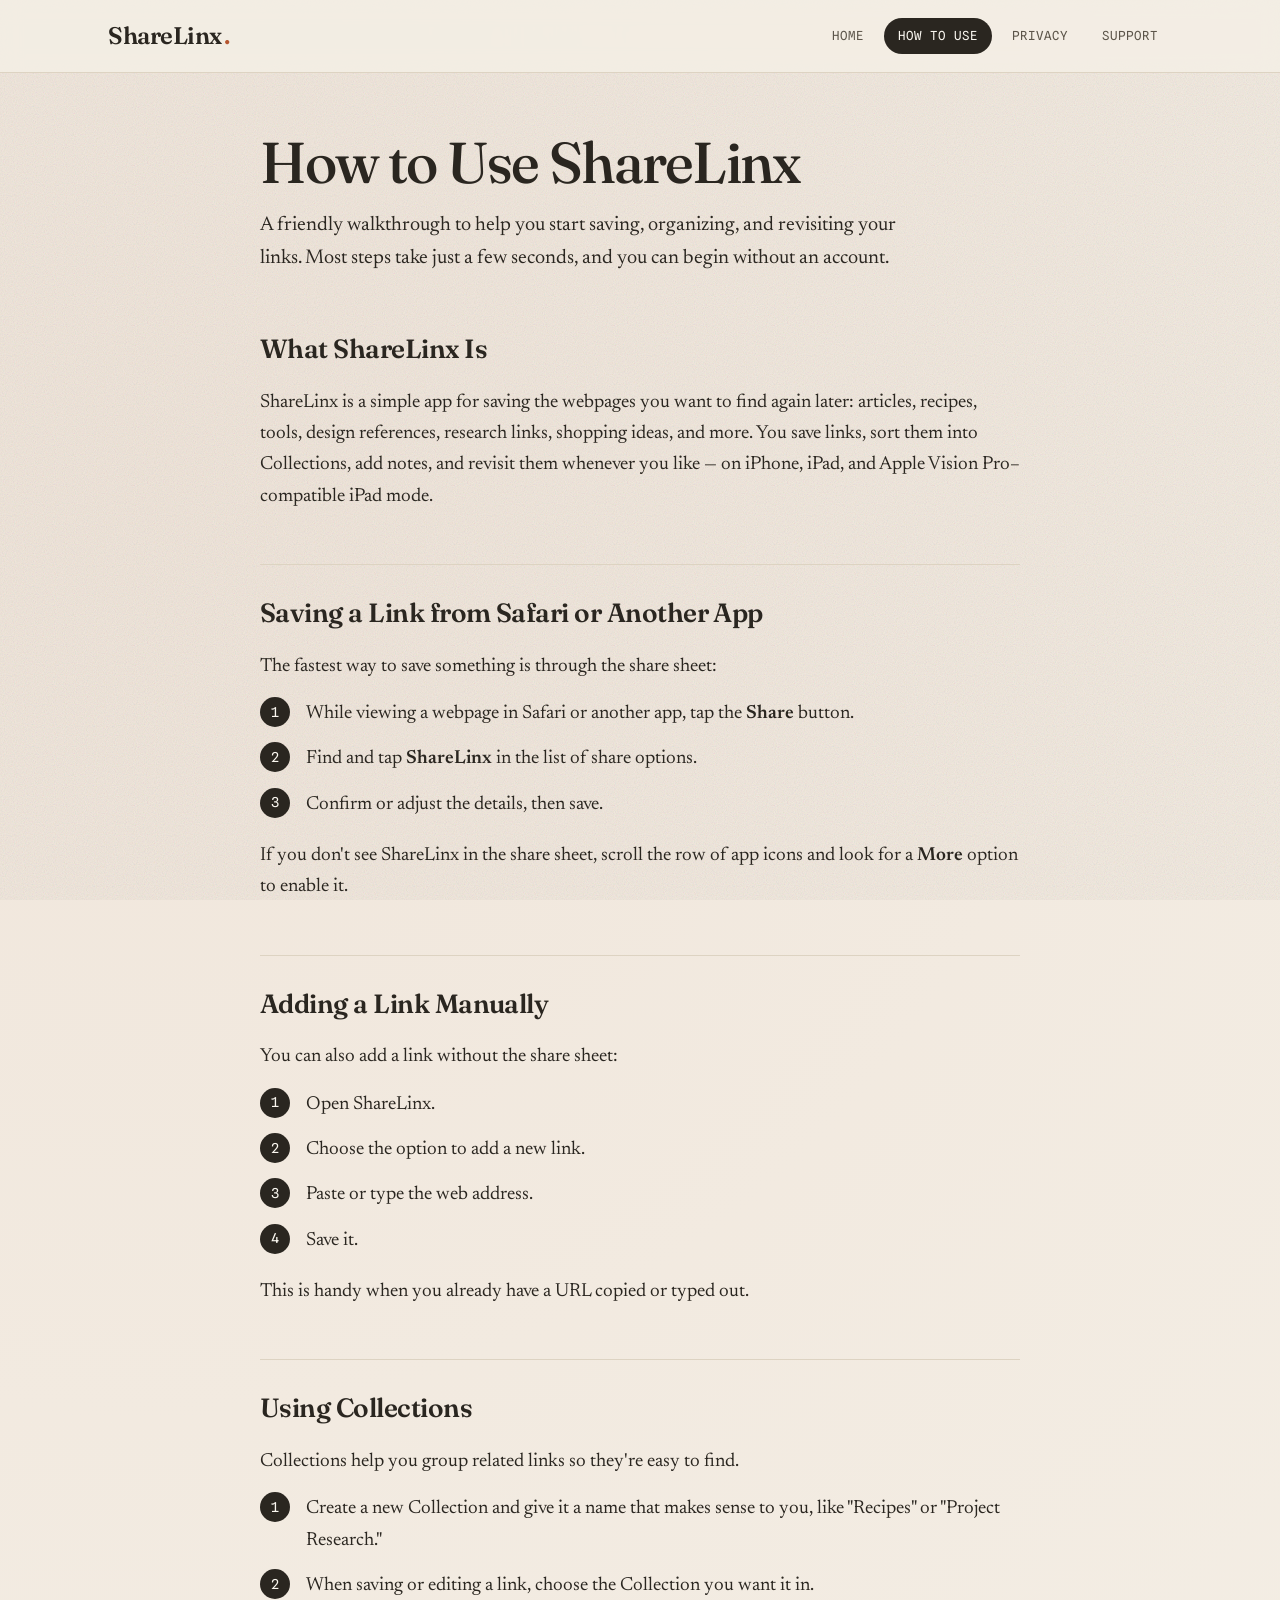
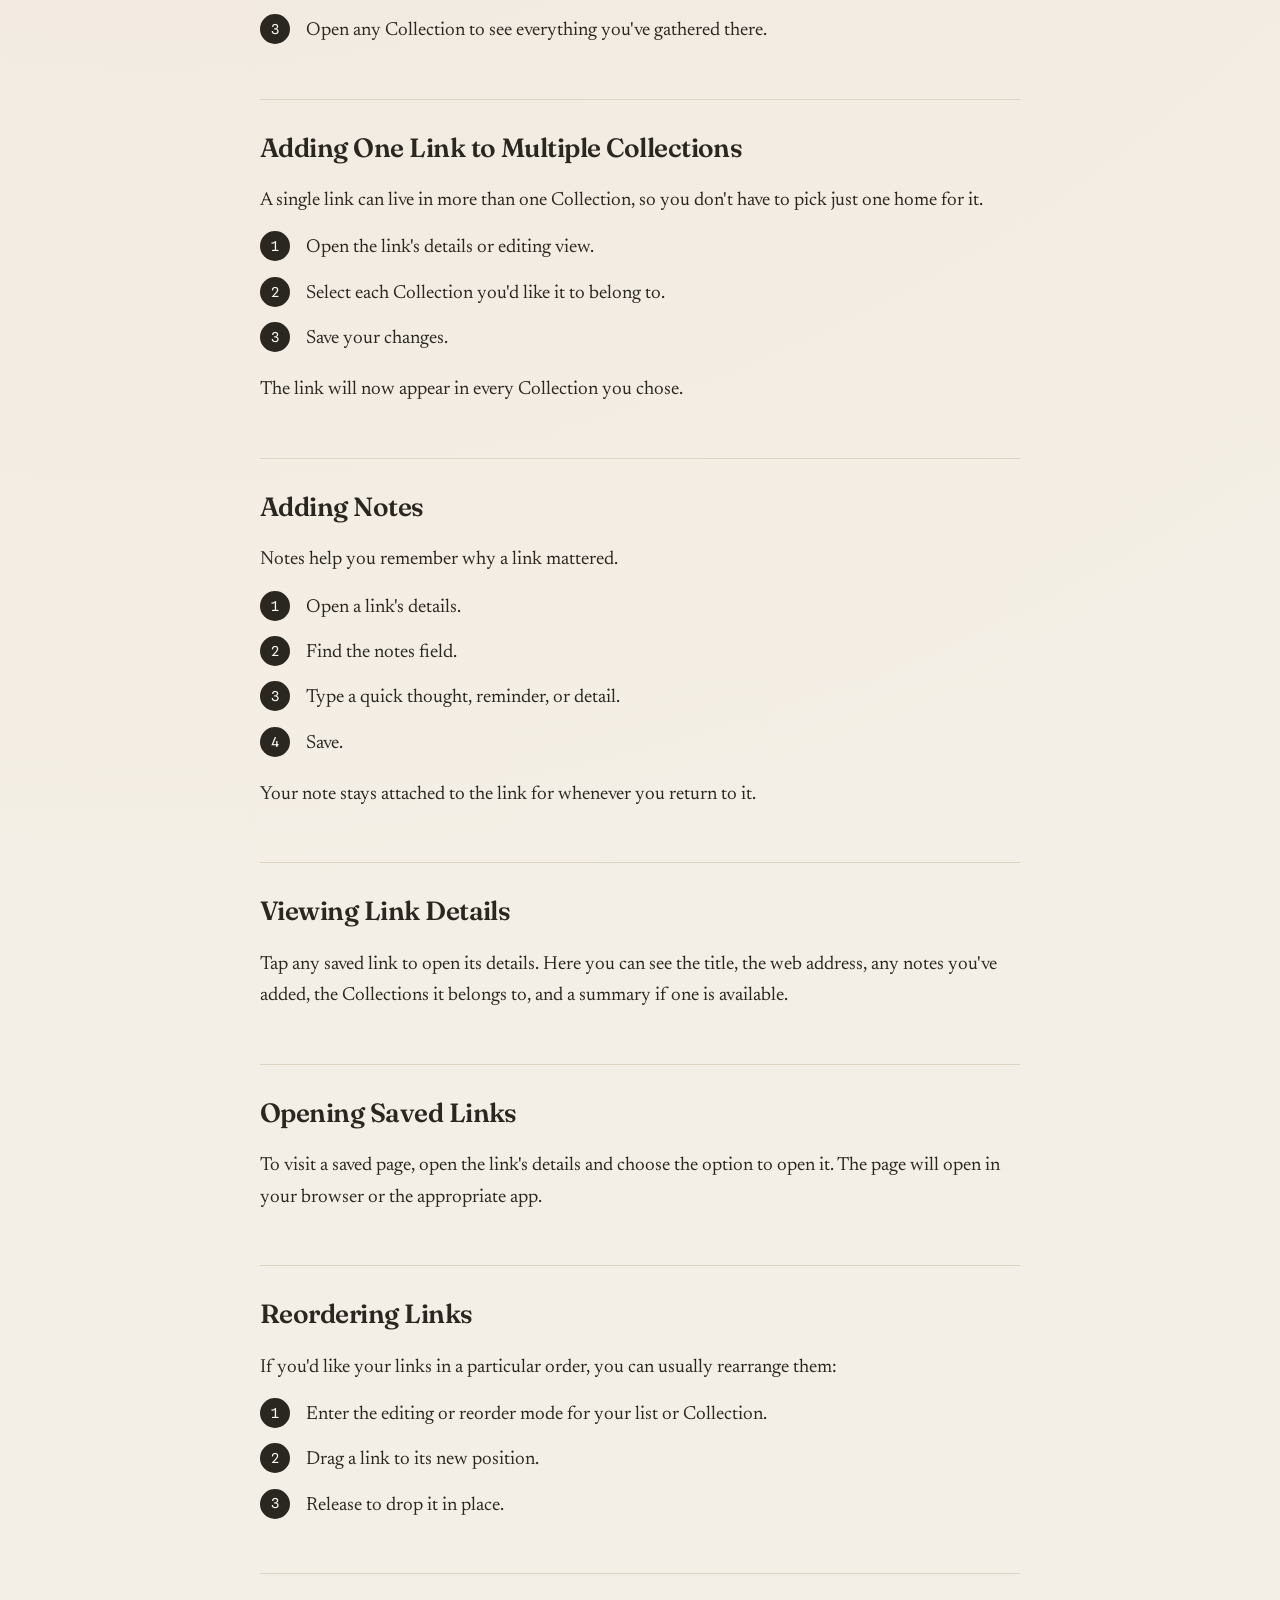
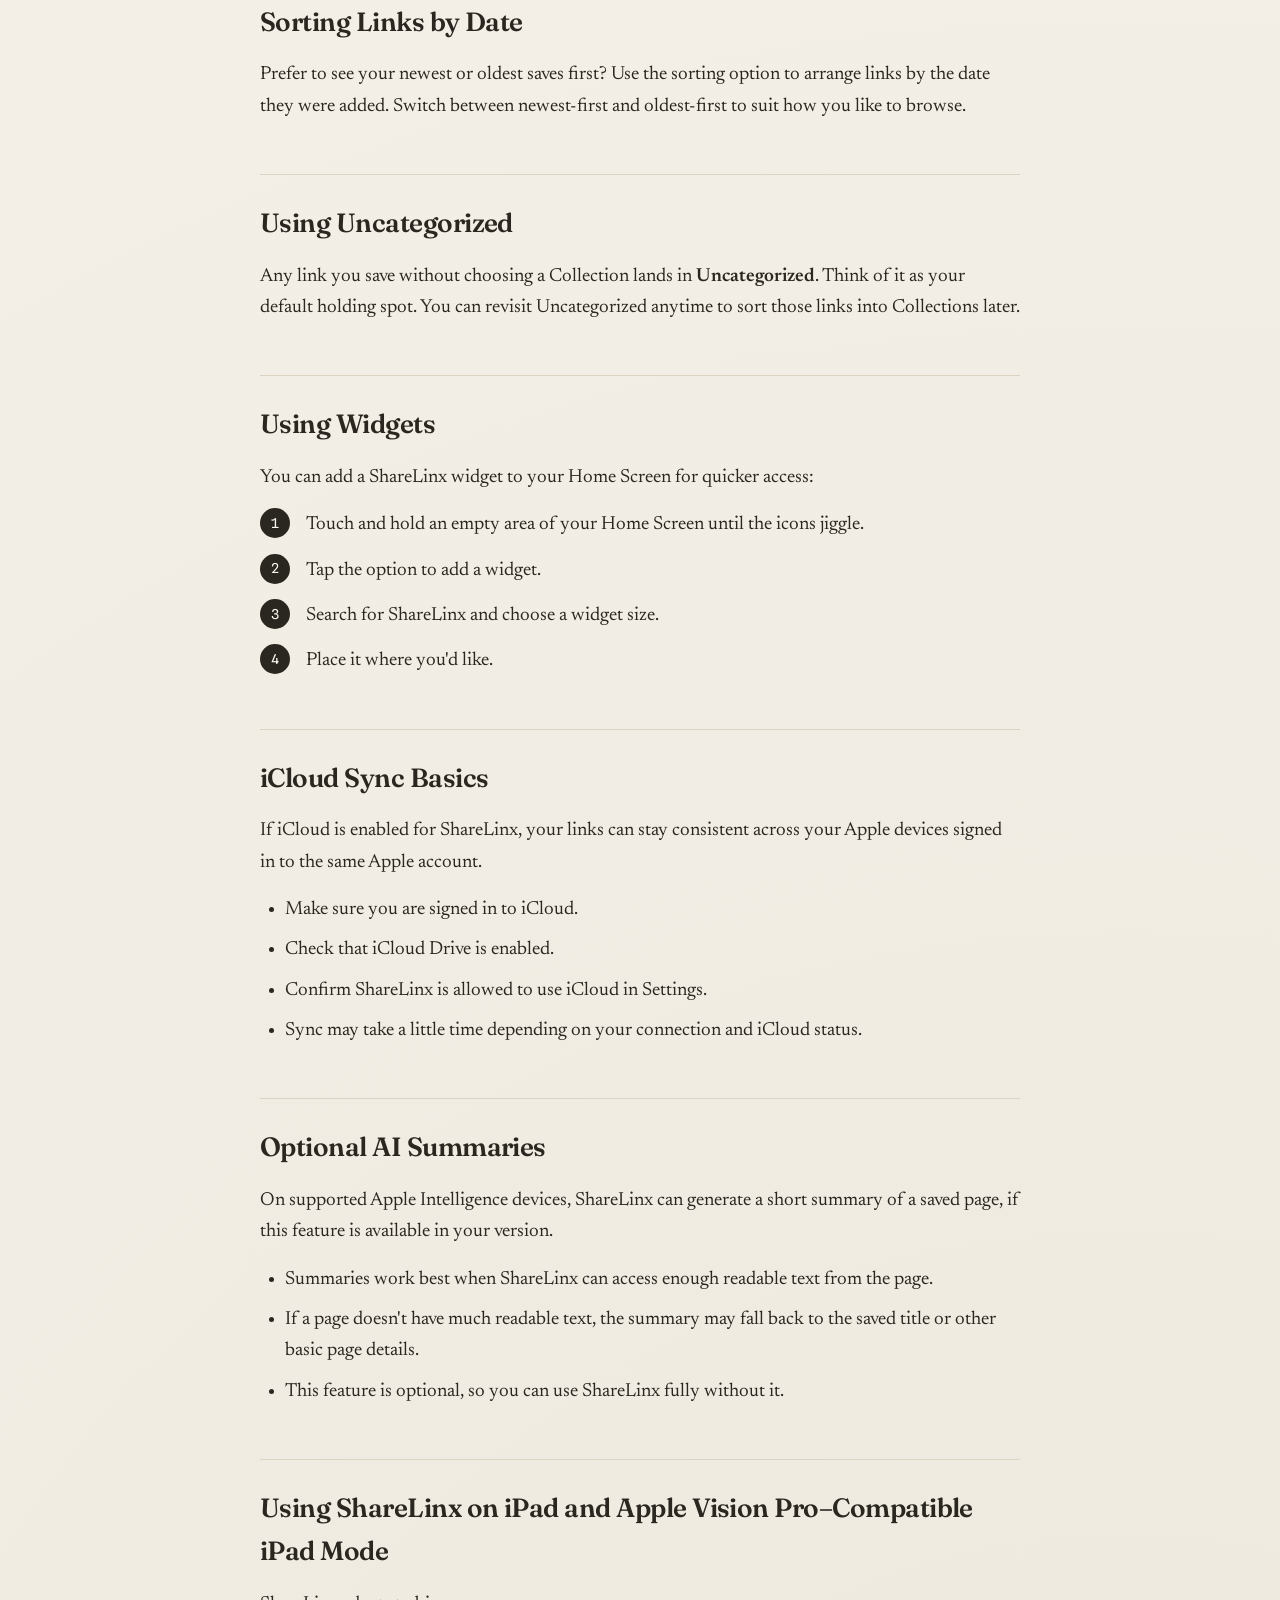
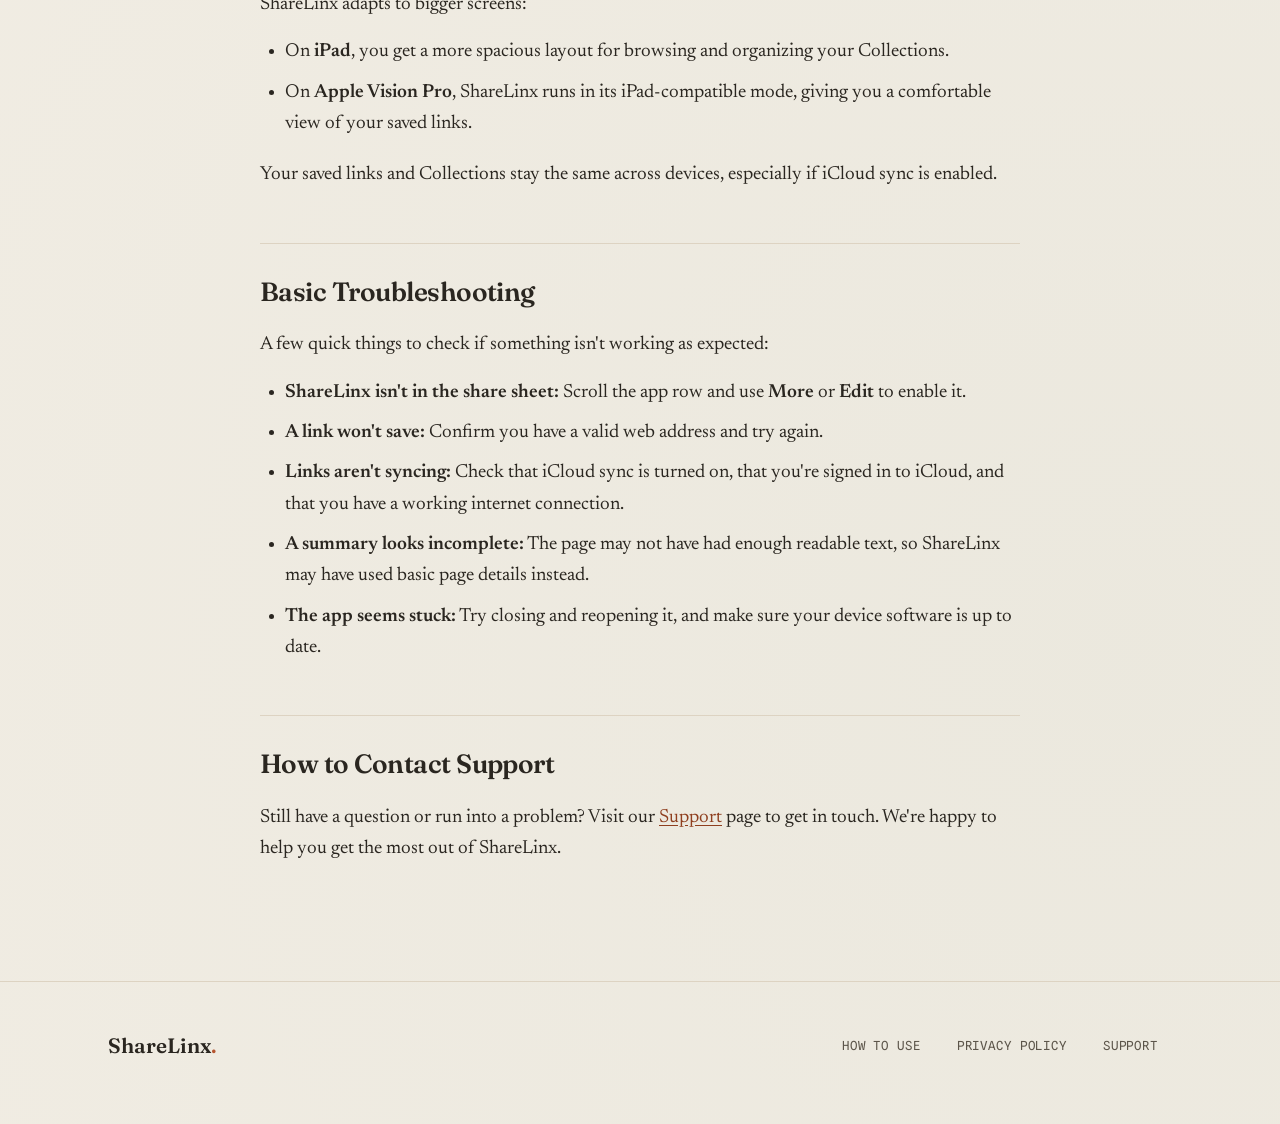
==== how-to-use.html @ ca334a27 "Add files via upload" ====
<!DOCTYPE html>
<html lang="en">
<head>
<meta charset="UTF-8">
<meta name="viewport" content="width=device-width, initial-scale=1.0">
<title>How to Use ShareLinx</title>
<link rel="stylesheet" href="styles.css">
</head>
<body>

<header class="site-head">
  <div class="bar">
    <a class="brand" href="index.html">ShareLinx<span class="dot">.</span></a>
    <nav class="menu">
      <a href="index.html">Home</a>
      <a href="how-to-use.html" class="active">How to Use</a>
      <a href="privacy.html">Privacy</a>
      <a href="support.html">Support</a>
    </nav>
  </div>
</header>

<div class="wrap">
  <div class="doc">

    <h1 class="page-title reveal d1">How to Use ShareLinx</h1>
    <p class="page-intro reveal d2">A friendly walkthrough to help you start saving, organizing, and revisiting your links. Most steps take just a few seconds, and you can begin without an account.</p>

    <h2>What ShareLinx Is</h2>
    <p>ShareLinx is a simple app for saving the webpages you want to find again later: articles, recipes, tools, design references, research links, shopping ideas, and more. You save links, sort them into Collections, add notes, and revisit them whenever you like — on iPhone, iPad, and Apple Vision Pro–compatible iPad mode.</p>

    <h2>Saving a Link from Safari or Another App</h2>
    <p>The fastest way to save something is through the share sheet:</p>
    <ol class="steps">
      <li>While viewing a webpage in Safari or another app, tap the <strong>Share</strong> button.</li>
      <li>Find and tap <strong>ShareLinx</strong> in the list of share options.</li>
      <li>Confirm or adjust the details, then save.</li>
    </ol>
    <p>If you don't see ShareLinx in the share sheet, scroll the row of app icons and look for a <strong>More</strong> option to enable it.</p>

    <h2>Adding a Link Manually</h2>
    <p>You can also add a link without the share sheet:</p>
    <ol class="steps">
      <li>Open ShareLinx.</li>
      <li>Choose the option to add a new link.</li>
      <li>Paste or type the web address.</li>
      <li>Save it.</li>
    </ol>
    <p>This is handy when you already have a URL copied or typed out.</p>

    <h2>Using Collections</h2>
    <p>Collections help you group related links so they're easy to find.</p>
    <ol class="steps">
      <li>Create a new Collection and give it a name that makes sense to you, like "Recipes" or "Project Research."</li>
      <li>When saving or editing a link, choose the Collection you want it in.</li>
      <li>Open any Collection to see everything you've gathered there.</li>
    </ol>

    <h2>Adding One Link to Multiple Collections</h2>
    <p>A single link can live in more than one Collection, so you don't have to pick just one home for it.</p>
    <ol class="steps">
      <li>Open the link's details or editing view.</li>
      <li>Select each Collection you'd like it to belong to.</li>
      <li>Save your changes.</li>
    </ol>
    <p>The link will now appear in every Collection you chose.</p>

    <h2>Adding Notes</h2>
    <p>Notes help you remember why a link mattered.</p>
    <ol class="steps">
      <li>Open a link's details.</li>
      <li>Find the notes field.</li>
      <li>Type a quick thought, reminder, or detail.</li>
      <li>Save.</li>
    </ol>
    <p>Your note stays attached to the link for whenever you return to it.</p>

    <h2>Viewing Link Details</h2>
    <p>Tap any saved link to open its details. Here you can see the title, the web address, any notes you've added, the Collections it belongs to, and a summary if one is available.</p>

    <h2>Opening Saved Links</h2>
    <p>To visit a saved page, open the link's details and choose the option to open it. The page will open in your browser or the appropriate app.</p>

    <h2>Reordering Links</h2>
    <p>If you'd like your links in a particular order, you can usually rearrange them:</p>
    <ol class="steps">
      <li>Enter the editing or reorder mode for your list or Collection.</li>
      <li>Drag a link to its new position.</li>
      <li>Release to drop it in place.</li>
    </ol>

    <h2>Sorting Links by Date</h2>
    <p>Prefer to see your newest or oldest saves first? Use the sorting option to arrange links by the date they were added. Switch between newest-first and oldest-first to suit how you like to browse.</p>

    <h2>Using Uncategorized</h2>
    <p>Any link you save without choosing a Collection lands in <strong>Uncategorized</strong>. Think of it as your default holding spot. You can revisit Uncategorized anytime to sort those links into Collections later.</p>

    <h2>Using Widgets</h2>
    <p>You can add a ShareLinx widget to your Home Screen for quicker access:</p>
    <ol class="steps">
      <li>Touch and hold an empty area of your Home Screen until the icons jiggle.</li>
      <li>Tap the option to add a widget.</li>
      <li>Search for ShareLinx and choose a widget size.</li>
      <li>Place it where you'd like.</li>
    </ol>

    <h2>iCloud Sync Basics</h2>
    <p>If iCloud is enabled for ShareLinx, your links can stay consistent across your Apple devices signed in to the same Apple account.</p>
    <ul>
      <li>Make sure you are signed in to iCloud.</li>
      <li>Check that iCloud Drive is enabled.</li>
      <li>Confirm ShareLinx is allowed to use iCloud in Settings.</li>
      <li>Sync may take a little time depending on your connection and iCloud status.</li>
    </ul>

    <h2>Optional AI Summaries</h2>
    <p>On supported Apple Intelligence devices, ShareLinx can generate a short summary of a saved page, if this feature is available in your version.</p>
    <ul>
      <li>Summaries work best when ShareLinx can access enough readable text from the page.</li>
      <li>If a page doesn't have much readable text, the summary may fall back to the saved title or other basic page details.</li>
      <li>This feature is optional, so you can use ShareLinx fully without it.</li>
    </ul>

    <h2>Using ShareLinx on iPad and Apple Vision Pro–Compatible iPad Mode</h2>
    <p>ShareLinx adapts to bigger screens:</p>
    <ul>
      <li>On <strong>iPad</strong>, you get a more spacious layout for browsing and organizing your Collections.</li>
      <li>On <strong>Apple Vision Pro</strong>, ShareLinx runs in its iPad-compatible mode, giving you a comfortable view of your saved links.</li>
    </ul>
    <p>Your saved links and Collections stay the same across devices, especially if iCloud sync is enabled.</p>

    <h2>Basic Troubleshooting</h2>
    <p>A few quick things to check if something isn't working as expected:</p>
    <ul>
      <li><strong>ShareLinx isn't in the share sheet:</strong> Scroll the app row and use <strong>More</strong> or <strong>Edit</strong> to enable it.</li>
      <li><strong>A link won't save:</strong> Confirm you have a valid web address and try again.</li>
      <li><strong>Links aren't syncing:</strong> Check that iCloud sync is turned on, that you're signed in to iCloud, and that you have a working internet connection.</li>
      <li><strong>A summary looks incomplete:</strong> The page may not have had enough readable text, so ShareLinx may have used basic page details instead.</li>
      <li><strong>The app seems stuck:</strong> Try closing and reopening it, and make sure your device software is up to date.</li>
    </ul>

    <h2>How to Contact Support</h2>
    <p>Still have a question or run into a problem? Visit our <a href="support.html">Support</a> page to get in touch. We're happy to help you get the most out of ShareLinx.</p>

  </div>
</div>

<footer class="site-foot">
  <div class="wrap">
    <div class="foot-brand">ShareLinx<span class="dot">.</span></div>
    <div class="foot-links">
      <a href="how-to-use.html">How to Use</a>
      <a href="privacy.html">Privacy Policy</a>
      <a href="support.html">Support</a>
    </div>
  </div>
</footer>

</body>
</html>
---- styles.css ----
/* ShareLinx — shared styles */
@import url('https://fonts.googleapis.com/css2?family=Fraunces:ital,opsz,wght@0,9..144,400;0,9..144,500;0,9..144,600;1,9..144,400&family=Newsreader:ital,opsz@0,6..72;1,6..72&family=Spline+Sans+Mono:wght@400;500&display=swap');

:root {
  --bg: #f4efe6;
  --bg-deep: #ece5d8;
  --ink: #2a2620;
  --ink-soft: #5c554a;
  --ink-faint: #8a8073;
  --paper: #fbf8f1;
  --accent: #b5552f;
  --accent-deep: #8f3f1f;
  --accent-soft: #e8c9a8;
  --line: #ddd3c2;
  --green: #4a6b4a;
  --shadow: 22px 22px 60px rgba(42, 38, 32, 0.10);
  --radius: 18px;
  --maxw: 1120px;
  --serif: 'Fraunces', Georgia, serif;
  --read: 'Newsreader', Georgia, serif;
  --mono: 'Spline Sans Mono', monospace;
}

* { box-sizing: border-box; margin: 0; padding: 0; }

html { scroll-behavior: smooth; }

body {
  background: var(--bg);
  color: var(--ink);
  font-family: var(--read);
  font-size: 19px;
  line-height: 1.65;
  -webkit-font-smoothing: antialiased;
  background-image:
    radial-gradient(circle at 12% 8%, rgba(181, 85, 47, 0.06), transparent 38%),
    radial-gradient(circle at 88% 92%, rgba(74, 107, 74, 0.05), transparent 42%);
  min-height: 100vh;
}

/* subtle paper grain */
body::before {
  content: "";
  position: fixed;
  inset: 0;
  pointer-events: none;
  z-index: 0;
  opacity: 0.4;
  background-image: url("data:image/svg+xml,%3Csvg xmlns='http://www.w3.org/2000/svg' width='160' height='160'%3E%3Cfilter id='n'%3E%3CfeTurbulence type='fractalNoise' baseFrequency='0.9' numOctaves='3' stitchTiles='stitch'/%3E%3C/filter%3E%3Crect width='100%25' height='100%25' filter='url(%23n)' opacity='0.5'/%3E%3C/svg%3E");
  mix-blend-mode: multiply;
}

.wrap { position: relative; z-index: 1; max-width: var(--maxw); margin: 0 auto; padding: 0 28px; }

/* ---------- Header / brand ---------- */
.site-head {
  position: sticky;
  top: 0;
  z-index: 50;
  backdrop-filter: blur(10px);
  background: rgba(244, 239, 230, 0.82);
  border-bottom: 1px solid var(--line);
}
.site-head .bar {
  max-width: var(--maxw);
  margin: 0 auto;
  padding: 16px 28px;
  display: flex;
  align-items: center;
  justify-content: space-between;
  gap: 18px;
}
.brand {
  font-family: var(--serif);
  font-weight: 600;
  font-size: 1.5rem;
  letter-spacing: -0.02em;
  color: var(--ink);
  text-decoration: none;
  display: inline-flex;
  align-items: baseline;
  gap: 2px;
}
.brand .dot { color: var(--accent); }
nav.menu { display: flex; gap: 6px; flex-wrap: wrap; }
nav.menu a {
  font-family: var(--mono);
  font-size: 0.78rem;
  text-transform: uppercase;
  letter-spacing: 0.08em;
  color: var(--ink-soft);
  text-decoration: none;
  padding: 8px 14px;
  border-radius: 999px;
  transition: background 0.2s, color 0.2s;
}
nav.menu a:hover { background: var(--bg-deep); color: var(--ink); }
nav.menu a.active { background: var(--ink); color: var(--paper); }

/* ---------- Hero ---------- */
.hero { padding: 90px 0 60px; position: relative; }
.eyebrow {
  font-family: var(--mono);
  font-size: 0.8rem;
  text-transform: uppercase;
  letter-spacing: 0.18em;
  color: var(--accent-deep);
  margin-bottom: 22px;
}
h1.display {
  font-family: var(--serif);
  font-weight: 500;
  font-size: clamp(2.6rem, 7vw, 5.2rem);
  line-height: 1.02;
  letter-spacing: -0.03em;
  max-width: 14ch;
  margin-bottom: 28px;
}
h1.display em { font-style: italic; color: var(--accent); }
.lede {
  font-size: clamp(1.15rem, 2.2vw, 1.5rem);
  line-height: 1.55;
  color: var(--ink-soft);
  max-width: 52ch;
}

/* ---------- Buttons ---------- */
.cta-row { display: flex; gap: 14px; flex-wrap: wrap; margin-top: 38px; }
.btn {
  font-family: var(--mono);
  font-size: 0.82rem;
  text-transform: uppercase;
  letter-spacing: 0.08em;
  text-decoration: none;
  padding: 15px 26px;
  border-radius: 999px;
  transition: transform 0.18s, box-shadow 0.2s, background 0.2s;
  display: inline-block;
}
.btn-primary { background: var(--accent); color: var(--paper); box-shadow: 0 10px 24px rgba(181,85,47,0.28); }
.btn-primary:hover { background: var(--accent-deep); transform: translateY(-2px); }
.btn-ghost { border: 1px solid var(--line); color: var(--ink); background: var(--paper); }
.btn-ghost:hover { transform: translateY(-2px); border-color: var(--ink-faint); }

/* ---------- Feature grid ---------- */
.section { padding: 70px 0; }
.section-label {
  font-family: var(--mono);
  font-size: 0.78rem;
  text-transform: uppercase;
  letter-spacing: 0.16em;
  color: var(--ink-faint);
  margin-bottom: 40px;
  padding-bottom: 14px;
  border-bottom: 1px solid var(--line);
}
.feature-grid {
  display: grid;
  grid-template-columns: repeat(auto-fit, minmax(290px, 1fr));
  gap: 26px;
}
.card {
  background: var(--paper);
  border: 1px solid var(--line);
  border-radius: var(--radius);
  padding: 34px 30px;
  transition: transform 0.25s, box-shadow 0.25s;
  position: relative;
  overflow: hidden;
}
.card:hover { transform: translateY(-4px); box-shadow: var(--shadow); }
.card .num {
  font-family: var(--mono);
  font-size: 0.78rem;
  color: var(--accent);
  letter-spacing: 0.1em;
  margin-bottom: 18px;
}
.card h3 {
  font-family: var(--serif);
  font-weight: 500;
  font-size: 1.5rem;
  letter-spacing: -0.02em;
  margin-bottom: 12px;
  line-height: 1.15;
}
.card p { color: var(--ink-soft); font-size: 1.02rem; line-height: 1.55; }

/* ---------- Get started band ---------- */
.band {
  background: var(--ink);
  color: var(--paper);
  border-radius: var(--radius);
  padding: 60px 50px;
  margin: 40px 0;
  position: relative;
  overflow: hidden;
}
.band::after {
  content: "";
  position: absolute;
  right: -60px; top: -60px;
  width: 240px; height: 240px;
  border-radius: 50%;
  background: radial-gradient(circle, rgba(181,85,47,0.5), transparent 70%);
}
.band h2 {
  font-family: var(--serif);
  font-weight: 500;
  font-size: clamp(1.8rem, 4vw, 2.8rem);
  letter-spacing: -0.02em;
  margin-bottom: 18px;
  position: relative;
}
.band p { color: rgba(251,248,241,0.78); max-width: 56ch; font-size: 1.15rem; position: relative; }

/* ---------- Article / doc pages ---------- */
.page-title {
  font-family: var(--serif);
  font-weight: 500;
  font-size: clamp(2.2rem, 5vw, 3.6rem);
  letter-spacing: -0.03em;
  line-height: 1.05;
  margin-bottom: 16px;
}
.page-intro { font-size: 1.25rem; color: var(--ink-soft); max-width: 60ch; margin-bottom: 12px; }
.meta-stamp { font-family: var(--mono); font-size: 0.8rem; color: var(--ink-faint); letter-spacing: 0.06em; margin-top: 8px; }

.doc { max-width: 760px; margin: 0 auto; padding: 60px 0 30px; }
.doc h2 {
  font-family: var(--serif);
  font-weight: 600;
  font-size: 1.65rem;
  letter-spacing: -0.02em;
  margin: 52px 0 16px;
  padding-top: 26px;
  border-top: 1px solid var(--line);
}
.doc h2:first-of-type { border-top: none; padding-top: 0; }
.doc h3 {
  font-family: var(--serif);
  font-weight: 500;
  font-size: 1.25rem;
  margin: 30px 0 10px;
}
.doc p { margin: 0 0 16px; color: var(--ink); }
.doc ul, .doc ol { margin: 0 0 20px; padding-left: 1.3em; }
.doc li { margin-bottom: 9px; color: var(--ink); }
.doc strong { color: var(--ink); font-weight: 600; }
.doc a { color: var(--accent-deep); text-decoration: underline; text-underline-offset: 3px; }
.doc .callout {
  background: var(--paper);
  border-left: 3px solid var(--accent);
  border-radius: 0 12px 12px 0;
  padding: 20px 24px;
  margin: 26px 0;
}
.doc .callout p:last-child { margin-bottom: 0; }
.mailpill {
  display: inline-block;
  font-family: var(--mono);
  font-size: 0.95rem;
  background: var(--bg-deep);
  border: 1px solid var(--line);
  border-radius: 999px;
  padding: 10px 20px;
  color: var(--accent-deep);
  text-decoration: none;
  margin: 6px 0;
}
.mailpill:hover { background: var(--accent-soft); }

/* numbered step list */
ol.steps { counter-reset: step; list-style: none; padding-left: 0; }
ol.steps li {
  counter-increment: step;
  position: relative;
  padding-left: 46px;
  margin-bottom: 14px;
}
ol.steps li::before {
  content: counter(step);
  position: absolute; left: 0; top: -1px;
  width: 30px; height: 30px;
  background: var(--ink); color: var(--paper);
  border-radius: 50%;
  font-family: var(--mono); font-size: 0.85rem;
  display: flex; align-items: center; justify-content: center;
}

/* ---------- Footer ---------- */
footer.site-foot {
  border-top: 1px solid var(--line);
  margin-top: 70px;
  padding: 46px 0 60px;
  position: relative;
  z-index: 1;
}
footer.site-foot .wrap { display: flex; justify-content: space-between; align-items: center; gap: 24px; flex-wrap: wrap; }
.foot-brand { font-family: var(--serif); font-size: 1.3rem; font-weight: 600; }
.foot-brand .dot { color: var(--accent); }
.foot-links { display: flex; gap: 8px; flex-wrap: wrap; }
.foot-links a {
  font-family: var(--mono);
  font-size: 0.78rem;
  text-transform: uppercase;
  letter-spacing: 0.07em;
  color: var(--ink-soft);
  text-decoration: none;
  padding: 8px 14px;
  border-radius: 999px;
  transition: background 0.2s;
}
.foot-links a:hover { background: var(--bg-deep); color: var(--ink); }
.foot-note { font-family: var(--mono); font-size: 0.72rem; color: var(--ink-faint); width: 100%; margin-top: 8px; }

/* reveal animation */
.reveal { opacity: 0; transform: translateY(22px); animation: rise 0.7s forwards; }
@keyframes rise { to { opacity: 1; transform: none; } }
.d1 { animation-delay: 0.05s; }
.d2 { animation-delay: 0.15s; }
.d3 { animation-delay: 0.25s; }
.d4 { animation-delay: 0.35s; }

@media (max-width: 640px) {
  body { font-size: 18px; }
  .hero { padding: 56px 0 40px; }
  .band { padding: 44px 28px; }
  nav.menu { display: none; }
}
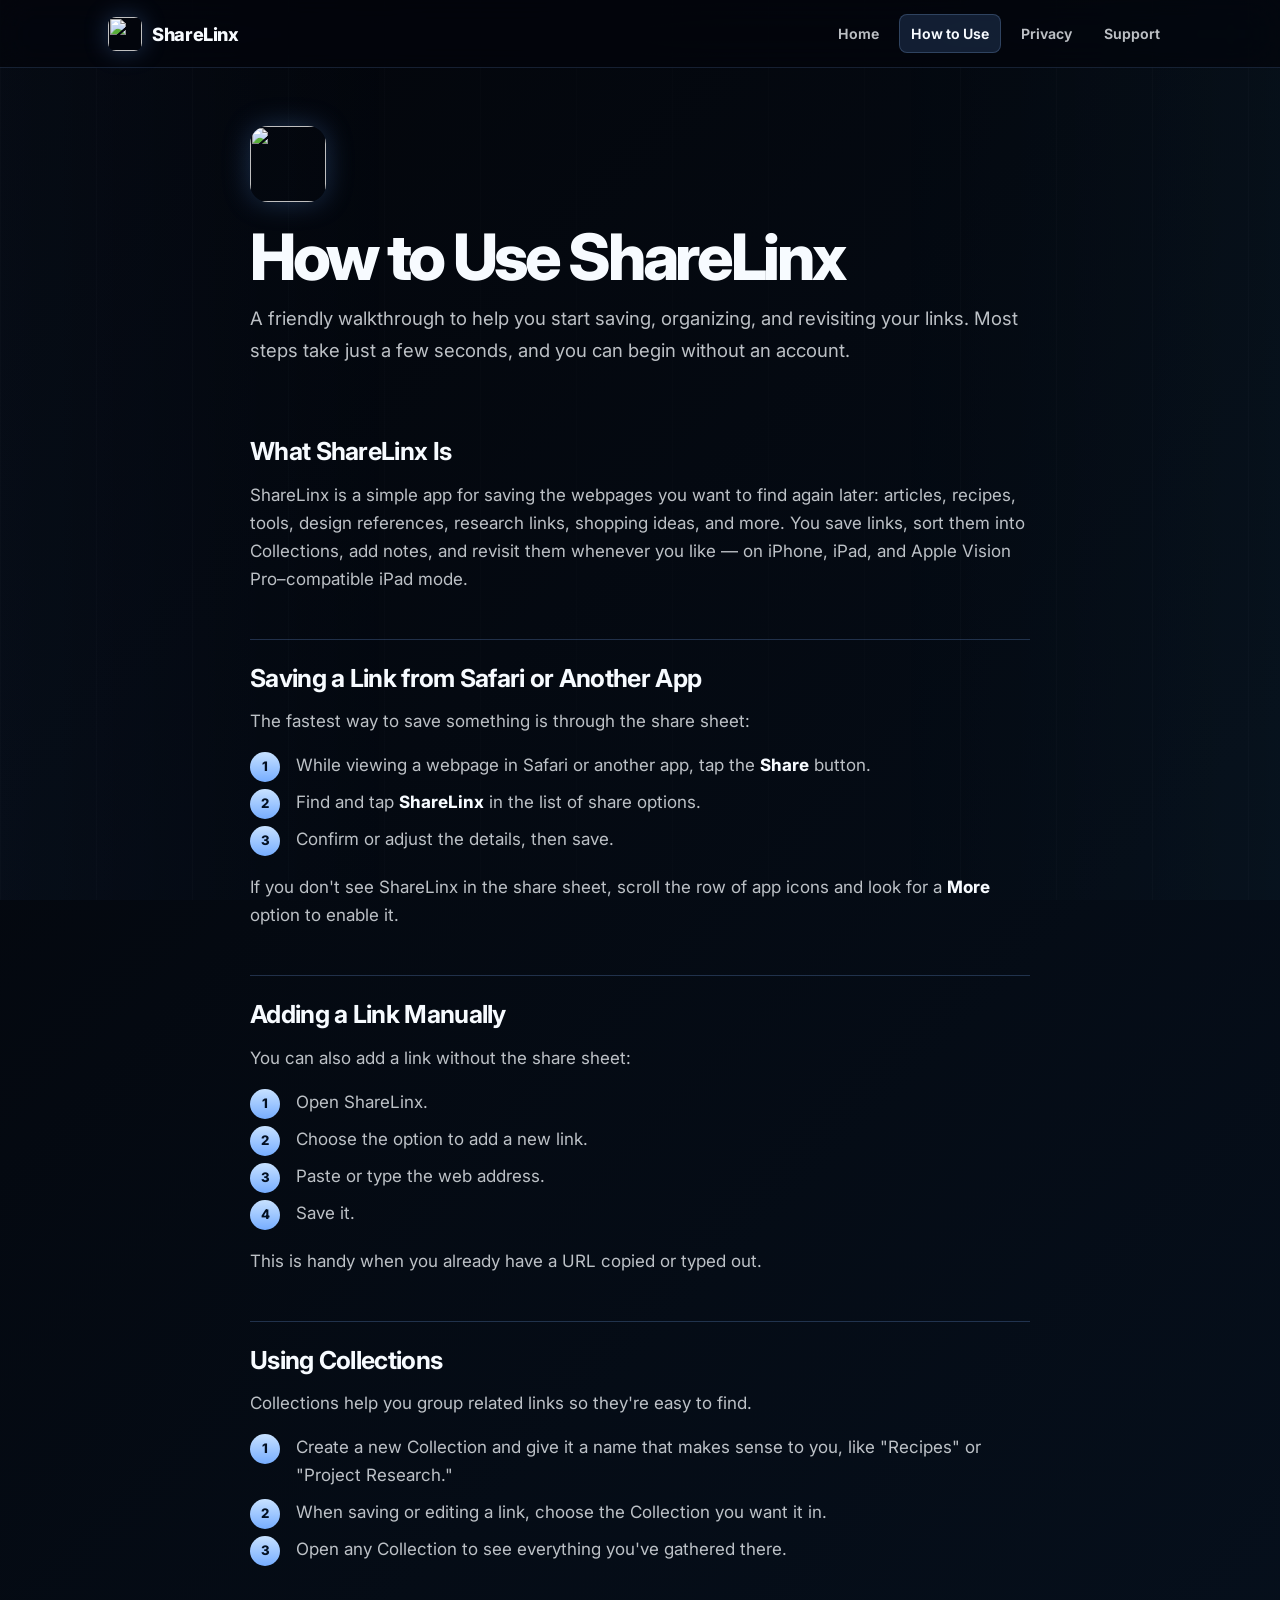
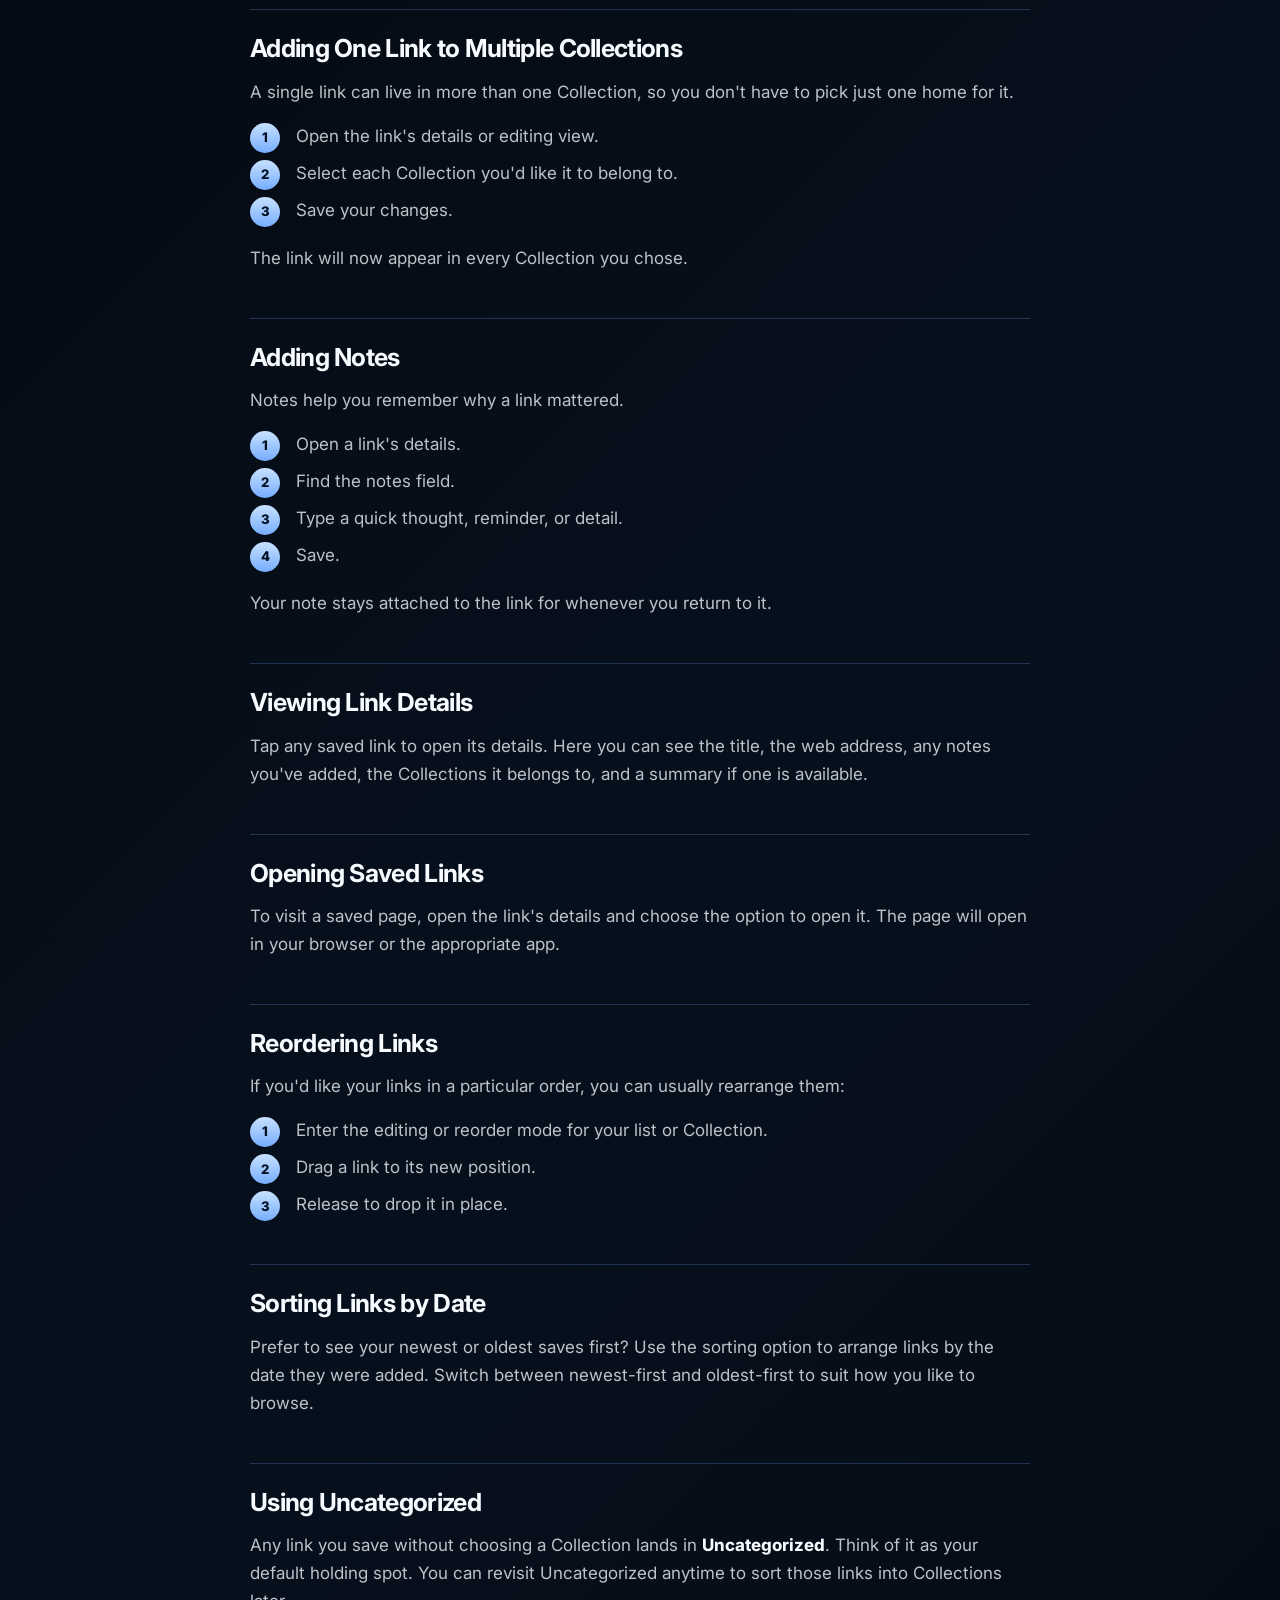
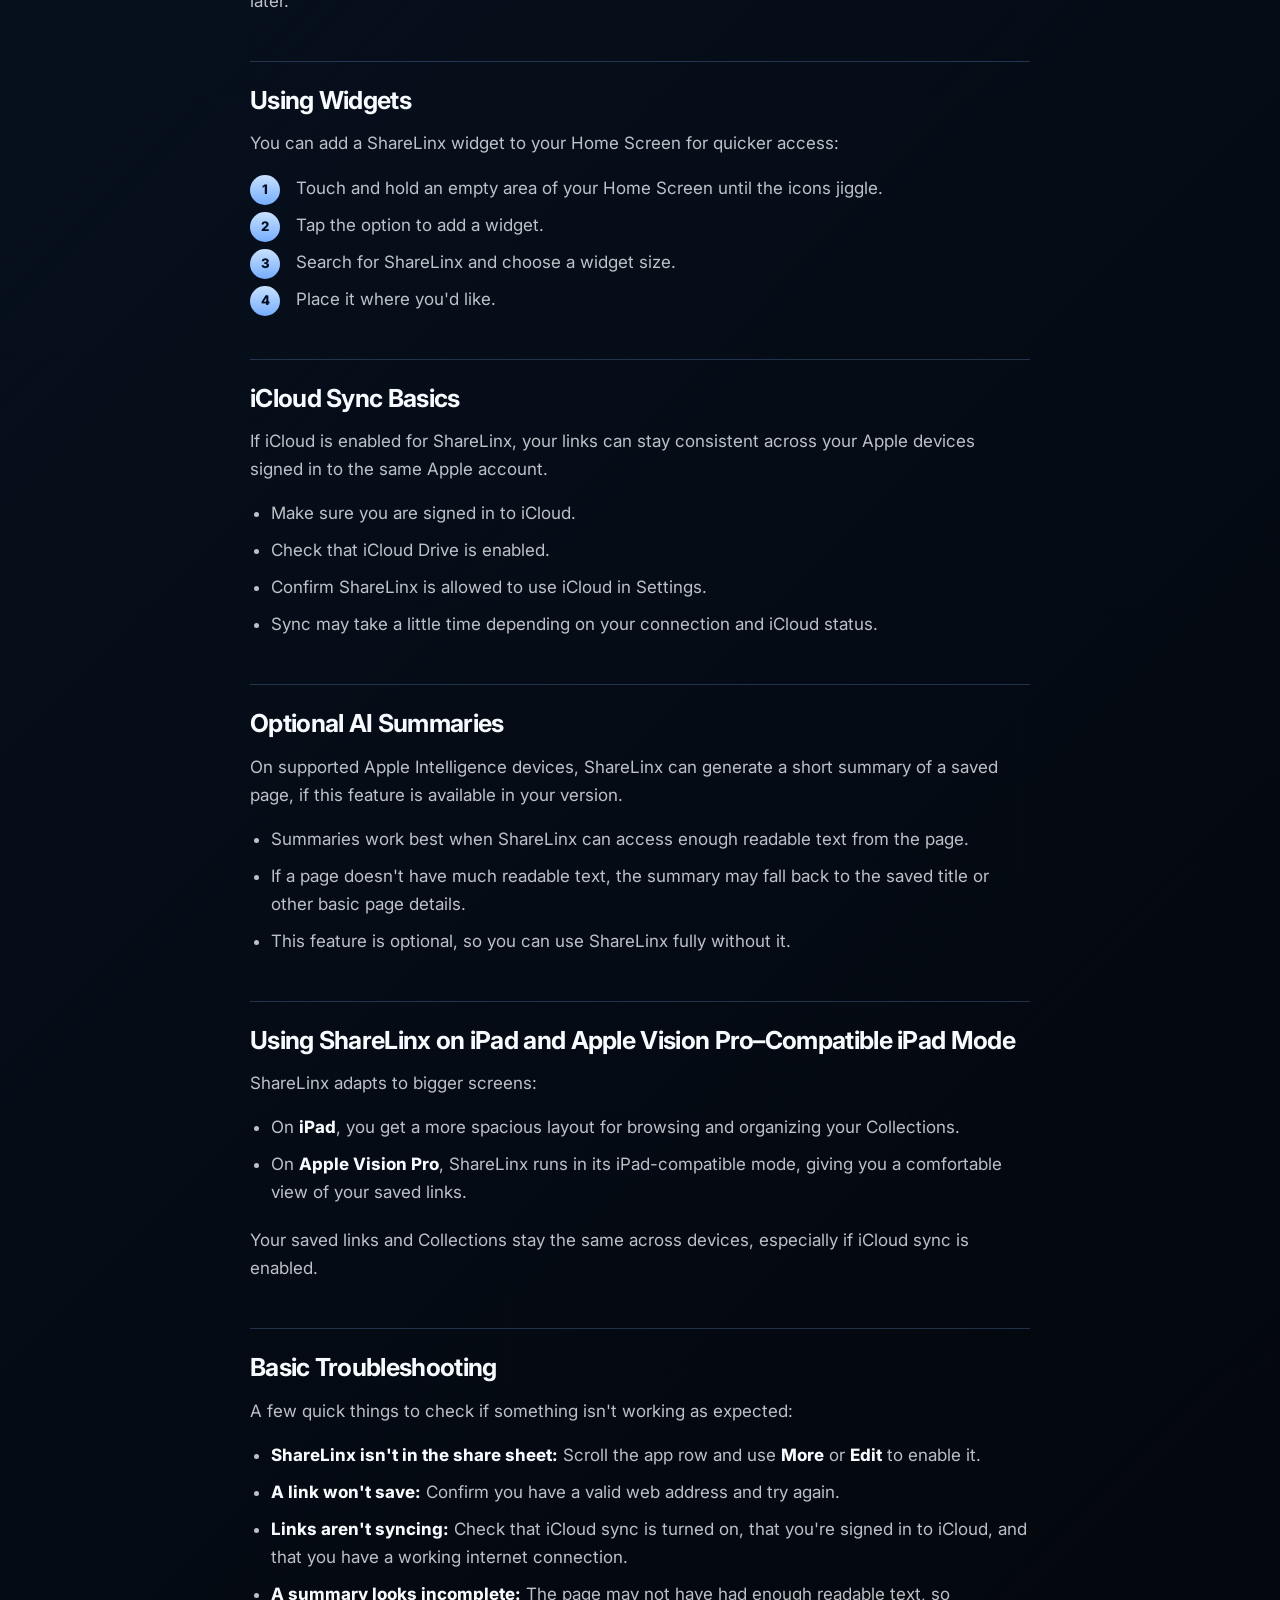
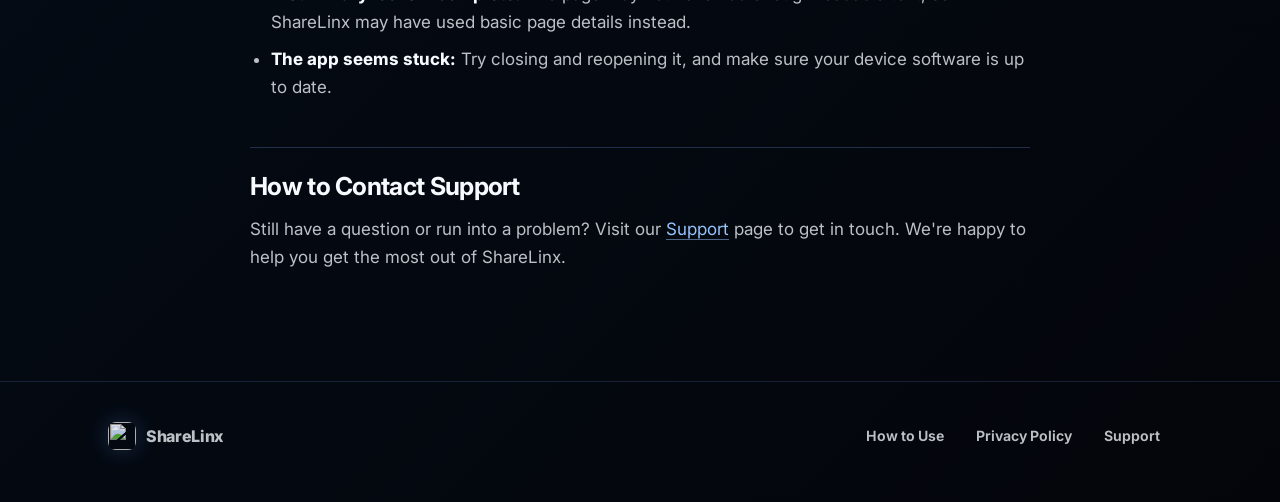
==== commit 0f71bfb8: "Refresh ShareLinx website styling" ====
--- a/how-to-use.html
+++ b/how-to-use.html
@@ -10,7 +10,7 @@
 
 <header class="site-head">
   <div class="bar">
-    <a class="brand" href="index.html">ShareLinx<span class="dot">.</span></a>
+    <a class="brand" href="index.html"><img class="brand-icon" src="assets/sharelinx-icon.png" alt="" aria-hidden="true"><span>ShareLinx</span></a>
     <nav class="menu">
       <a href="index.html">Home</a>
       <a href="how-to-use.html" class="active">How to Use</a>
@@ -23,6 +23,7 @@
 <div class="wrap">
   <div class="doc">
 
+    <div class="doc-mark reveal d1"><img src="assets/sharelinx-icon.png" alt="" aria-hidden="true"></div>
     <h1 class="page-title reveal d1">How to Use ShareLinx</h1>
     <p class="page-intro reveal d2">A friendly walkthrough to help you start saving, organizing, and revisiting your links. Most steps take just a few seconds, and you can begin without an account.</p>
 
@@ -147,7 +148,7 @@
 
 <footer class="site-foot">
   <div class="wrap">
-    <div class="foot-brand">ShareLinx<span class="dot">.</span></div>
+    <div class="foot-brand"><img class="foot-icon" src="assets/sharelinx-icon.png" alt="" aria-hidden="true"><span>ShareLinx</span></div>
     <div class="foot-links">
       <a href="how-to-use.html">How to Use</a>
       <a href="privacy.html">Privacy Policy</a>
--- a/styles.css
+++ b/styles.css
@@ -1,24 +1,24 @@
-/* ShareLinx — shared styles */
-@import url('https://fonts.googleapis.com/css2?family=Fraunces:ital,opsz,wght@0,9..144,400;0,9..144,500;0,9..144,600;1,9..144,400&family=Newsreader:ital,opsz@0,6..72;1,6..72&family=Spline+Sans+Mono:wght@400;500&display=swap');
+/* ShareLinx — app-icon inspired website styles */
+@import url('https://fonts.googleapis.com/css2?family=Inter:wght@400;500;600;700;800&display=swap');
 
 :root {
-  --bg: #f4efe6;
-  --bg-deep: #ece5d8;
-  --ink: #2a2620;
-  --ink-soft: #5c554a;
-  --ink-faint: #8a8073;
-  --paper: #fbf8f1;
-  --accent: #b5552f;
-  --accent-deep: #8f3f1f;
-  --accent-soft: #e8c9a8;
-  --line: #ddd3c2;
-  --green: #4a6b4a;
-  --shadow: 22px 22px 60px rgba(42, 38, 32, 0.10);
-  --radius: 18px;
+  --bg: #03050a;
+  --bg-soft: #07101d;
+  --ink: #f7fbff;
+  --ink-soft: rgba(247, 251, 255, 0.76);
+  --ink-faint: rgba(247, 251, 255, 0.52);
+  --panel: rgba(10, 20, 36, 0.72);
+  --panel-strong: rgba(14, 27, 48, 0.86);
+  --line: rgba(126, 174, 255, 0.24);
+  --line-bright: rgba(126, 174, 255, 0.46);
+  --blue: #66a3ff;
+  --blue-bright: #95c4ff;
+  --violet: #9b8cff;
+  --aqua: #79e0ff;
+  --shadow: 0 26px 70px rgba(0, 0, 0, 0.42);
+  --radius: 8px;
   --maxw: 1120px;
-  --serif: 'Fraunces', Georgia, serif;
-  --read: 'Newsreader', Georgia, serif;
-  --mono: 'Spline Sans Mono', monospace;
+  --font: Inter, -apple-system, BlinkMacSystemFont, "SF Pro Display", "Segoe UI", sans-serif;
 }
 
 * { box-sizing: border-box; margin: 0; padding: 0; }
@@ -26,305 +26,476 @@
 html { scroll-behavior: smooth; }
 
 body {
-  background: var(--bg);
-  color: var(--ink);
-  font-family: var(--read);
-  font-size: 19px;
+  min-height: 100vh;
+  background:
+    linear-gradient(135deg, #03050a 0%, #06101d 48%, #03050a 100%);
+  color: var(--ink);
+  font-family: var(--font);
+  font-size: 17px;
   line-height: 1.65;
   -webkit-font-smoothing: antialiased;
-  background-image:
-    radial-gradient(circle at 12% 8%, rgba(181, 85, 47, 0.06), transparent 38%),
-    radial-gradient(circle at 88% 92%, rgba(74, 107, 74, 0.05), transparent 42%);
-  min-height: 100vh;
-}
-
-/* subtle paper grain */
+}
+
 body::before {
   content: "";
   position: fixed;
   inset: 0;
   pointer-events: none;
   z-index: 0;
-  opacity: 0.4;
-  background-image: url("data:image/svg+xml,%3Csvg xmlns='http://www.w3.org/2000/svg' width='160' height='160'%3E%3Cfilter id='n'%3E%3CfeTurbulence type='fractalNoise' baseFrequency='0.9' numOctaves='3' stitchTiles='stitch'/%3E%3C/filter%3E%3Crect width='100%25' height='100%25' filter='url(%23n)' opacity='0.5'/%3E%3C/svg%3E");
-  mix-blend-mode: multiply;
-}
-
-.wrap { position: relative; z-index: 1; max-width: var(--maxw); margin: 0 auto; padding: 0 28px; }
+  background:
+    linear-gradient(90deg, rgba(102, 163, 255, 0.08), transparent 32%, transparent 68%, rgba(121, 224, 255, 0.06)),
+    repeating-linear-gradient(90deg, rgba(255,255,255,0.028) 0 1px, transparent 1px 96px);
+  opacity: 0.55;
+}
+
+.wrap {
+  position: relative;
+  z-index: 1;
+  max-width: var(--maxw);
+  margin: 0 auto;
+  padding: 0 28px;
+}
 
 /* ---------- Header / brand ---------- */
 .site-head {
   position: sticky;
   top: 0;
   z-index: 50;
-  backdrop-filter: blur(10px);
-  background: rgba(244, 239, 230, 0.82);
-  border-bottom: 1px solid var(--line);
-}
+  border-bottom: 1px solid rgba(126, 174, 255, 0.16);
+  background: rgba(3, 5, 10, 0.72);
+  backdrop-filter: blur(22px) saturate(150%);
+}
+
 .site-head .bar {
   max-width: var(--maxw);
   margin: 0 auto;
-  padding: 16px 28px;
+  padding: 14px 28px;
   display: flex;
   align-items: center;
   justify-content: space-between;
   gap: 18px;
 }
-.brand {
-  font-family: var(--serif);
-  font-weight: 600;
-  font-size: 1.5rem;
-  letter-spacing: -0.02em;
+
+.brand,
+.foot-brand {
   color: var(--ink);
   text-decoration: none;
   display: inline-flex;
-  align-items: baseline;
-  gap: 2px;
-}
-.brand .dot { color: var(--accent); }
-nav.menu { display: flex; gap: 6px; flex-wrap: wrap; }
-nav.menu a {
-  font-family: var(--mono);
-  font-size: 0.78rem;
-  text-transform: uppercase;
-  letter-spacing: 0.08em;
+  align-items: center;
+  gap: 10px;
+  font-weight: 800;
+  letter-spacing: -0.02em;
+}
+
+.brand { font-size: 1.14rem; }
+.foot-brand { font-size: 1rem; color: var(--ink-soft); }
+
+.brand-icon,
+.foot-icon {
+  display: block;
+  border-radius: 8px;
+  box-shadow: 0 0 24px rgba(102, 163, 255, 0.28);
+}
+
+.brand-icon { width: 34px; height: 34px; }
+.foot-icon { width: 28px; height: 28px; opacity: 0.9; }
+
+nav.menu { display: flex; gap: 8px; flex-wrap: wrap; }
+
+nav.menu a,
+.foot-links a {
   color: var(--ink-soft);
   text-decoration: none;
-  padding: 8px 14px;
-  border-radius: 999px;
-  transition: background 0.2s, color 0.2s;
-}
-nav.menu a:hover { background: var(--bg-deep); color: var(--ink); }
-nav.menu a.active { background: var(--ink); color: var(--paper); }
+  font-size: 0.88rem;
+  font-weight: 650;
+  padding: 8px 12px;
+  border-radius: 8px;
+  transition: background 0.2s, color 0.2s, border-color 0.2s;
+}
+
+nav.menu a:hover,
+.foot-links a:hover {
+  color: var(--ink);
+  background: rgba(255, 255, 255, 0.08);
+}
+
+nav.menu a.active {
+  color: var(--ink);
+  background: rgba(102, 163, 255, 0.16);
+  box-shadow: inset 0 0 0 1px rgba(149, 196, 255, 0.22);
+}
 
 /* ---------- Hero ---------- */
-.hero { padding: 90px 0 60px; position: relative; }
+.hero {
+  position: relative;
+  padding: 86px 0 68px;
+  text-align: center;
+  overflow: hidden;
+}
+
+.hero::after {
+  content: "";
+  position: absolute;
+  left: 50%;
+  bottom: 0;
+  width: min(880px, 86vw);
+  height: 1px;
+  transform: translateX(-50%);
+  background: linear-gradient(90deg, transparent, rgba(126, 174, 255, 0.48), transparent);
+}
+
+.hero-mark {
+  width: clamp(116px, 18vw, 188px);
+  height: clamp(116px, 18vw, 188px);
+  margin: 0 auto 30px;
+  position: relative;
+}
+
+.hero-mark img {
+  width: 100%;
+  height: 100%;
+  display: block;
+  border-radius: 22%;
+  box-shadow:
+    0 0 0 1px rgba(149, 196, 255, 0.24),
+    0 0 42px rgba(102, 163, 255, 0.38),
+    0 24px 70px rgba(0, 0, 0, 0.5);
+}
+
 .eyebrow {
-  font-family: var(--mono);
-  font-size: 0.8rem;
+  color: var(--blue-bright);
+  font-size: 0.78rem;
+  font-weight: 750;
+  letter-spacing: 0.16em;
   text-transform: uppercase;
-  letter-spacing: 0.18em;
-  color: var(--accent-deep);
-  margin-bottom: 22px;
-}
+  margin-bottom: 18px;
+}
+
 h1.display {
-  font-family: var(--serif);
-  font-weight: 500;
-  font-size: clamp(2.6rem, 7vw, 5.2rem);
-  line-height: 1.02;
-  letter-spacing: -0.03em;
-  max-width: 14ch;
-  margin-bottom: 28px;
-}
-h1.display em { font-style: italic; color: var(--accent); }
+  max-width: 13ch;
+  margin: 0 auto 24px;
+  font-size: clamp(3rem, 7.2vw, 6rem);
+  line-height: 0.98;
+  letter-spacing: -0.055em;
+  font-weight: 800;
+}
+
+h1.display em {
+  font-style: normal;
+  color: var(--blue-bright);
+  text-shadow: 0 0 34px rgba(102, 163, 255, 0.3);
+}
+
 .lede {
-  font-size: clamp(1.15rem, 2.2vw, 1.5rem);
-  line-height: 1.55;
+  max-width: 64ch;
+  margin: 0 auto;
   color: var(--ink-soft);
-  max-width: 52ch;
+  font-size: clamp(1.08rem, 2vw, 1.28rem);
+  line-height: 1.7;
 }
 
 /* ---------- Buttons ---------- */
-.cta-row { display: flex; gap: 14px; flex-wrap: wrap; margin-top: 38px; }
+.cta-row {
+  display: flex;
+  justify-content: center;
+  gap: 14px;
+  flex-wrap: wrap;
+  margin-top: 34px;
+}
+
 .btn {
-  font-family: var(--mono);
-  font-size: 0.82rem;
-  text-transform: uppercase;
-  letter-spacing: 0.08em;
+  display: inline-flex;
+  align-items: center;
+  justify-content: center;
+  min-height: 48px;
+  padding: 13px 22px;
+  border-radius: 8px;
+  color: var(--ink);
+  font-size: 0.94rem;
+  font-weight: 750;
   text-decoration: none;
-  padding: 15px 26px;
-  border-radius: 999px;
   transition: transform 0.18s, box-shadow 0.2s, background 0.2s;
-  display: inline-block;
-}
-.btn-primary { background: var(--accent); color: var(--paper); box-shadow: 0 10px 24px rgba(181,85,47,0.28); }
-.btn-primary:hover { background: var(--accent-deep); transform: translateY(-2px); }
-.btn-ghost { border: 1px solid var(--line); color: var(--ink); background: var(--paper); }
-.btn-ghost:hover { transform: translateY(-2px); border-color: var(--ink-faint); }
+}
+
+.btn:hover { transform: translateY(-2px); }
+
+.btn-primary {
+  color: #031022;
+  background: linear-gradient(180deg, #c7e1ff, #76adff);
+  box-shadow: 0 12px 34px rgba(102, 163, 255, 0.3);
+}
+
+.btn-ghost {
+  background: rgba(255, 255, 255, 0.07);
+  box-shadow: inset 0 0 0 1px rgba(149, 196, 255, 0.22);
+}
 
 /* ---------- Feature grid ---------- */
-.section { padding: 70px 0; }
+.section { padding: 64px 0; }
+
 .section-label {
-  font-family: var(--mono);
-  font-size: 0.78rem;
-  text-transform: uppercase;
-  letter-spacing: 0.16em;
-  color: var(--ink-faint);
-  margin-bottom: 40px;
+  margin-bottom: 24px;
   padding-bottom: 14px;
   border-bottom: 1px solid var(--line);
-}
+  color: var(--ink-faint);
+  font-size: 0.82rem;
+  font-weight: 750;
+  letter-spacing: 0.14em;
+  text-transform: uppercase;
+}
+
 .feature-grid {
   display: grid;
   grid-template-columns: repeat(auto-fit, minmax(290px, 1fr));
-  gap: 26px;
-}
-.card {
-  background: var(--paper);
+  gap: 18px;
+}
+
+.card,
+.band,
+.doc .callout {
   border: 1px solid var(--line);
   border-radius: var(--radius);
-  padding: 34px 30px;
-  transition: transform 0.25s, box-shadow 0.25s;
-  position: relative;
-  overflow: hidden;
-}
-.card:hover { transform: translateY(-4px); box-shadow: var(--shadow); }
+  background:
+    linear-gradient(180deg, rgba(255,255,255,0.09), rgba(255,255,255,0.035)),
+    var(--panel);
+  box-shadow: var(--shadow);
+  backdrop-filter: blur(18px) saturate(140%);
+}
+
+.card {
+  padding: 28px;
+  transition: transform 0.24s, border-color 0.24s, background 0.24s;
+}
+
+.card:hover {
+  transform: translateY(-4px);
+  border-color: var(--line-bright);
+  background:
+    linear-gradient(180deg, rgba(255,255,255,0.12), rgba(255,255,255,0.045)),
+    var(--panel-strong);
+}
+
 .card .num {
-  font-family: var(--mono);
+  color: var(--aqua);
   font-size: 0.78rem;
-  color: var(--accent);
-  letter-spacing: 0.1em;
-  margin-bottom: 18px;
-}
+  font-weight: 800;
+  letter-spacing: 0.12em;
+  margin-bottom: 14px;
+}
+
 .card h3 {
-  font-family: var(--serif);
-  font-weight: 500;
-  font-size: 1.5rem;
+  margin-bottom: 10px;
+  color: var(--ink);
+  font-size: 1.24rem;
+  line-height: 1.2;
   letter-spacing: -0.02em;
-  margin-bottom: 12px;
-  line-height: 1.15;
-}
-.card p { color: var(--ink-soft); font-size: 1.02rem; line-height: 1.55; }
+}
+
+.card p {
+  color: var(--ink-soft);
+  font-size: 0.98rem;
+  line-height: 1.58;
+}
 
 /* ---------- Get started band ---------- */
 .band {
-  background: var(--ink);
-  color: var(--paper);
-  border-radius: var(--radius);
-  padding: 60px 50px;
-  margin: 40px 0;
-  position: relative;
+  padding: 44px;
+  margin: 28px 0;
   overflow: hidden;
-}
-.band::after {
+  position: relative;
+}
+
+.band::before {
   content: "";
   position: absolute;
-  right: -60px; top: -60px;
-  width: 240px; height: 240px;
-  border-radius: 50%;
-  background: radial-gradient(circle, rgba(181,85,47,0.5), transparent 70%);
-}
+  inset: 0;
+  border-radius: inherit;
+  pointer-events: none;
+  box-shadow: inset 0 0 52px rgba(102, 163, 255, 0.1);
+}
+
 .band h2 {
-  font-family: var(--serif);
-  font-weight: 500;
-  font-size: clamp(1.8rem, 4vw, 2.8rem);
-  letter-spacing: -0.02em;
-  margin-bottom: 18px;
-  position: relative;
-}
-.band p { color: rgba(251,248,241,0.78); max-width: 56ch; font-size: 1.15rem; position: relative; }
+  position: relative;
+  margin-bottom: 14px;
+  font-size: clamp(1.9rem, 4vw, 3rem);
+  line-height: 1.05;
+  letter-spacing: -0.04em;
+}
+
+.band p {
+  position: relative;
+  max-width: 62ch;
+  color: var(--ink-soft);
+  font-size: 1.08rem;
+}
+
+.band .cta-row { justify-content: flex-start; }
 
 /* ---------- Article / doc pages ---------- */
+.doc {
+  max-width: 780px;
+  margin: 0 auto;
+  padding: 58px 0 24px;
+}
+
+.doc-mark {
+  width: 76px;
+  height: 76px;
+  margin-bottom: 22px;
+}
+
+.doc-mark img {
+  width: 100%;
+  height: 100%;
+  display: block;
+  border-radius: 18px;
+  box-shadow: 0 0 28px rgba(102, 163, 255, 0.26);
+}
+
 .page-title {
-  font-family: var(--serif);
-  font-weight: 500;
-  font-size: clamp(2.2rem, 5vw, 3.6rem);
-  letter-spacing: -0.03em;
-  line-height: 1.05;
-  margin-bottom: 16px;
-}
-.page-intro { font-size: 1.25rem; color: var(--ink-soft); max-width: 60ch; margin-bottom: 12px; }
-.meta-stamp { font-family: var(--mono); font-size: 0.8rem; color: var(--ink-faint); letter-spacing: 0.06em; margin-top: 8px; }
-
-.doc { max-width: 760px; margin: 0 auto; padding: 60px 0 30px; }
+  margin-bottom: 14px;
+  color: var(--ink);
+  font-size: clamp(2.4rem, 5.5vw, 4rem);
+  line-height: 1.02;
+  letter-spacing: -0.052em;
+  font-weight: 800;
+}
+
+.page-intro {
+  max-width: 64ch;
+  margin-bottom: 14px;
+  color: var(--ink-soft);
+  font-size: 1.16rem;
+  line-height: 1.72;
+}
+
+.meta-stamp {
+  margin-top: 10px;
+  color: var(--blue-bright);
+  font-size: 0.84rem;
+  font-weight: 650;
+}
+
 .doc h2 {
-  font-family: var(--serif);
-  font-weight: 600;
-  font-size: 1.65rem;
-  letter-spacing: -0.02em;
-  margin: 52px 0 16px;
-  padding-top: 26px;
+  margin: 46px 0 14px;
+  padding-top: 24px;
   border-top: 1px solid var(--line);
-}
-.doc h2:first-of-type { border-top: none; padding-top: 0; }
+  color: var(--ink);
+  font-size: 1.55rem;
+  line-height: 1.18;
+  letter-spacing: -0.028em;
+}
+
+.doc h2:first-of-type { border-top: none; }
+
 .doc h3 {
-  font-family: var(--serif);
-  font-weight: 500;
-  font-size: 1.25rem;
-  margin: 30px 0 10px;
-}
-.doc p { margin: 0 0 16px; color: var(--ink); }
-.doc ul, .doc ol { margin: 0 0 20px; padding-left: 1.3em; }
-.doc li { margin-bottom: 9px; color: var(--ink); }
-.doc strong { color: var(--ink); font-weight: 600; }
-.doc a { color: var(--accent-deep); text-decoration: underline; text-underline-offset: 3px; }
+  margin: 28px 0 10px;
+  color: var(--ink);
+  font-size: 1.14rem;
+  line-height: 1.25;
+}
+
+.doc p { margin: 0 0 16px; color: var(--ink-soft); }
+.doc ul, .doc ol { margin: 0 0 20px; padding-left: 1.25em; }
+.doc li { margin-bottom: 9px; color: var(--ink-soft); }
+.doc strong { color: var(--ink); font-weight: 750; }
+
+.doc a {
+  color: var(--blue-bright);
+  text-decoration: underline;
+  text-decoration-color: rgba(149, 196, 255, 0.5);
+  text-underline-offset: 4px;
+}
+
 .doc .callout {
-  background: var(--paper);
-  border-left: 3px solid var(--accent);
-  border-radius: 0 12px 12px 0;
-  padding: 20px 24px;
+  padding: 22px 24px;
   margin: 26px 0;
 }
+
 .doc .callout p:last-child { margin-bottom: 0; }
+
 .mailpill {
-  display: inline-block;
-  font-family: var(--mono);
-  font-size: 0.95rem;
-  background: var(--bg-deep);
+  display: inline-flex;
+  align-items: center;
+  min-height: 44px;
+  padding: 10px 16px;
   border: 1px solid var(--line);
-  border-radius: 999px;
-  padding: 10px 20px;
-  color: var(--accent-deep);
+  border-radius: 8px;
+  background: rgba(255, 255, 255, 0.07);
+  color: var(--ink);
+  font-weight: 750;
   text-decoration: none;
-  margin: 6px 0;
-}
-.mailpill:hover { background: var(--accent-soft); }
+}
+
+.mailpill:hover {
+  border-color: var(--line-bright);
+  background: rgba(102, 163, 255, 0.14);
+}
 
 /* numbered step list */
 ol.steps { counter-reset: step; list-style: none; padding-left: 0; }
+
 ol.steps li {
   counter-increment: step;
   position: relative;
   padding-left: 46px;
-  margin-bottom: 14px;
-}
+}
+
 ol.steps li::before {
   content: counter(step);
-  position: absolute; left: 0; top: -1px;
-  width: 30px; height: 30px;
-  background: var(--ink); color: var(--paper);
+  position: absolute;
+  left: 0;
+  top: 1px;
+  width: 30px;
+  height: 30px;
   border-radius: 50%;
-  font-family: var(--mono); font-size: 0.85rem;
-  display: flex; align-items: center; justify-content: center;
+  color: #031022;
+  background: linear-gradient(180deg, #c7e1ff, #76adff);
+  font-size: 0.82rem;
+  font-weight: 800;
+  display: flex;
+  align-items: center;
+  justify-content: center;
 }
 
 /* ---------- Footer ---------- */
 footer.site-foot {
-  border-top: 1px solid var(--line);
+  position: relative;
+  z-index: 1;
   margin-top: 70px;
-  padding: 46px 0 60px;
-  position: relative;
-  z-index: 1;
-}
-footer.site-foot .wrap { display: flex; justify-content: space-between; align-items: center; gap: 24px; flex-wrap: wrap; }
-.foot-brand { font-family: var(--serif); font-size: 1.3rem; font-weight: 600; }
-.foot-brand .dot { color: var(--accent); }
+  padding: 34px 0 46px;
+  border-top: 1px solid rgba(126, 174, 255, 0.16);
+}
+
+footer.site-foot .wrap {
+  display: flex;
+  justify-content: space-between;
+  align-items: center;
+  gap: 24px;
+  flex-wrap: wrap;
+}
+
 .foot-links { display: flex; gap: 8px; flex-wrap: wrap; }
-.foot-links a {
-  font-family: var(--mono);
-  font-size: 0.78rem;
-  text-transform: uppercase;
-  letter-spacing: 0.07em;
-  color: var(--ink-soft);
-  text-decoration: none;
-  padding: 8px 14px;
-  border-radius: 999px;
-  transition: background 0.2s;
-}
-.foot-links a:hover { background: var(--bg-deep); color: var(--ink); }
-.foot-note { font-family: var(--mono); font-size: 0.72rem; color: var(--ink-faint); width: 100%; margin-top: 8px; }
+.foot-note { width: 100%; margin-top: 8px; color: var(--ink-faint); font-size: 0.78rem; }
 
 /* reveal animation */
-.reveal { opacity: 0; transform: translateY(22px); animation: rise 0.7s forwards; }
+.reveal { opacity: 0; transform: translateY(18px); animation: rise 0.7s forwards; }
 @keyframes rise { to { opacity: 1; transform: none; } }
 .d1 { animation-delay: 0.05s; }
 .d2 { animation-delay: 0.15s; }
 .d3 { animation-delay: 0.25s; }
 .d4 { animation-delay: 0.35s; }
-
-@media (max-width: 640px) {
-  body { font-size: 18px; }
-  .hero { padding: 56px 0 40px; }
-  .band { padding: 44px 28px; }
+.d5 { animation-delay: 0.45s; }
+
+@media (max-width: 720px) {
+  body { font-size: 16px; }
+  .site-head .bar { padding: 12px 18px; }
+  .wrap { padding: 0 20px; }
   nav.menu { display: none; }
-}
+  .hero { padding: 54px 0 46px; }
+  .hero-mark { margin-bottom: 24px; }
+  .feature-grid { grid-template-columns: 1fr; }
+  .band { padding: 30px 24px; }
+  .band .cta-row { justify-content: center; }
+  .doc { padding-top: 42px; }
+}
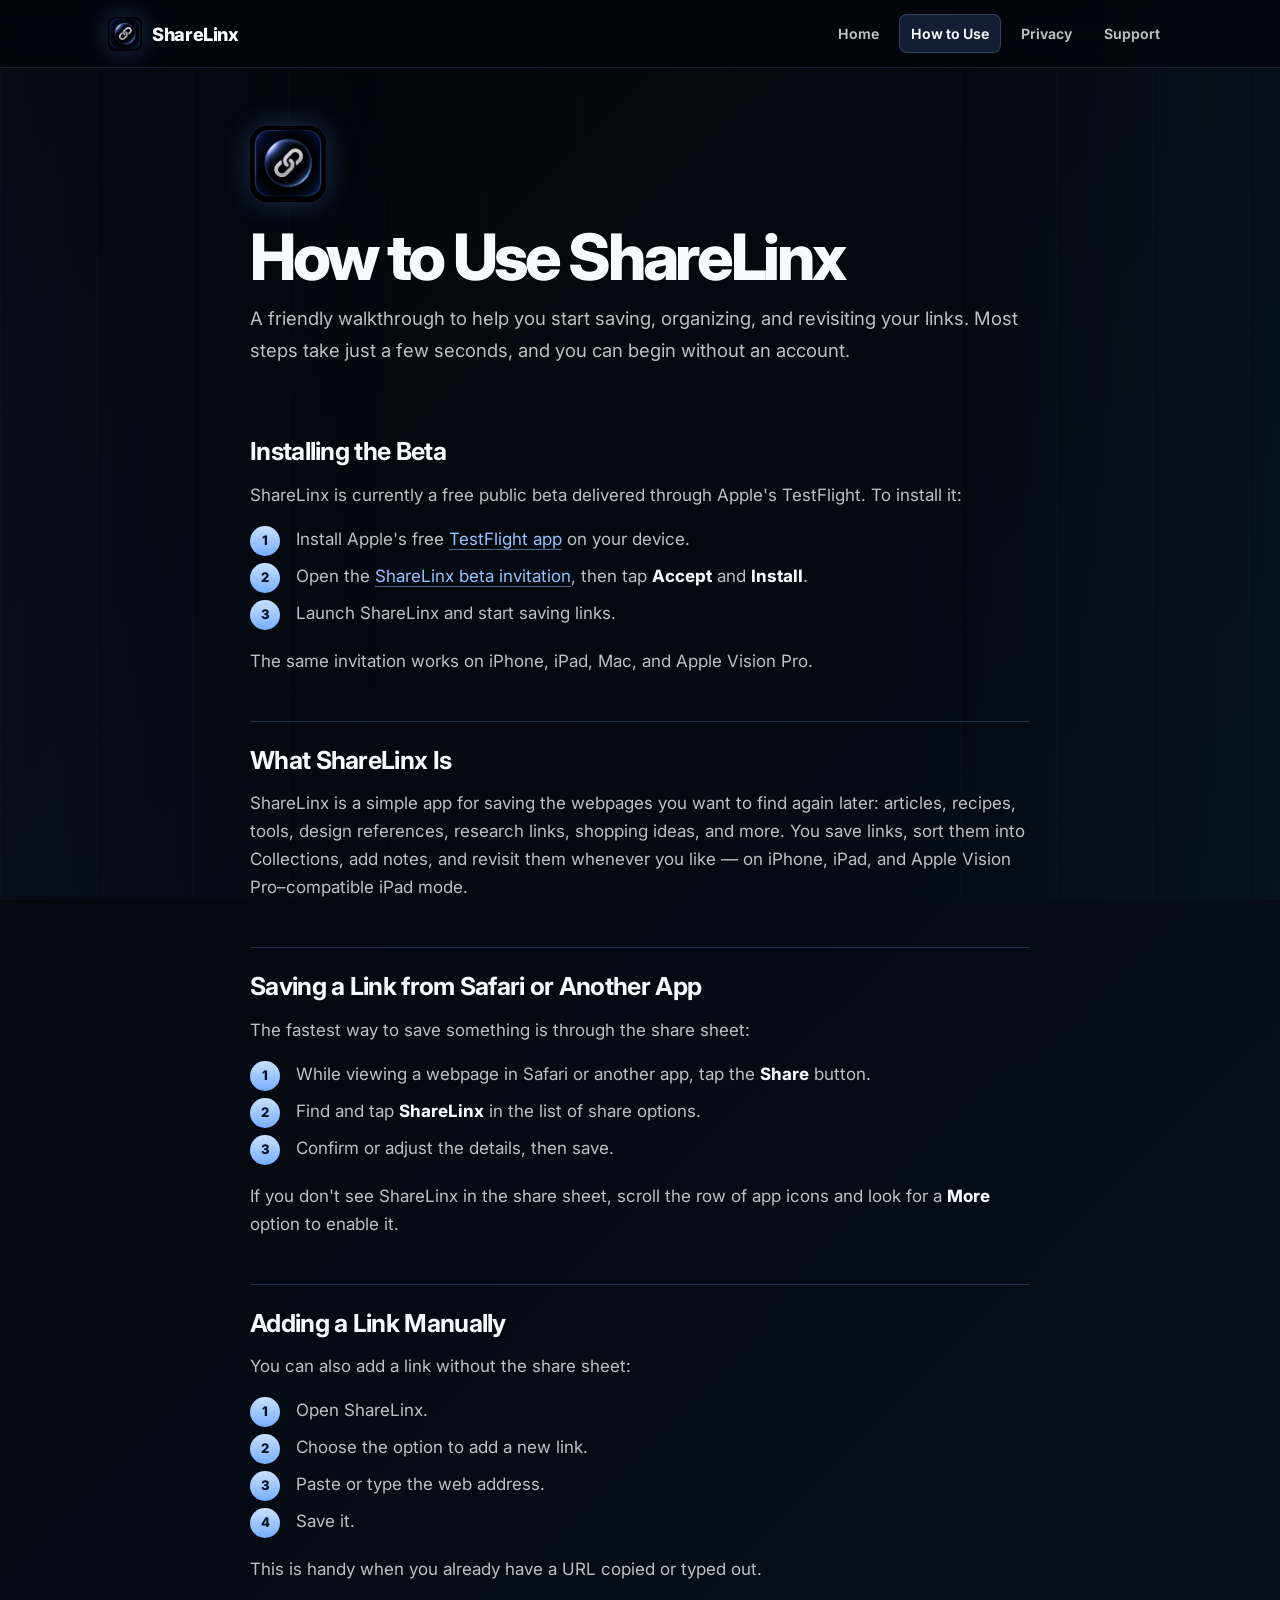
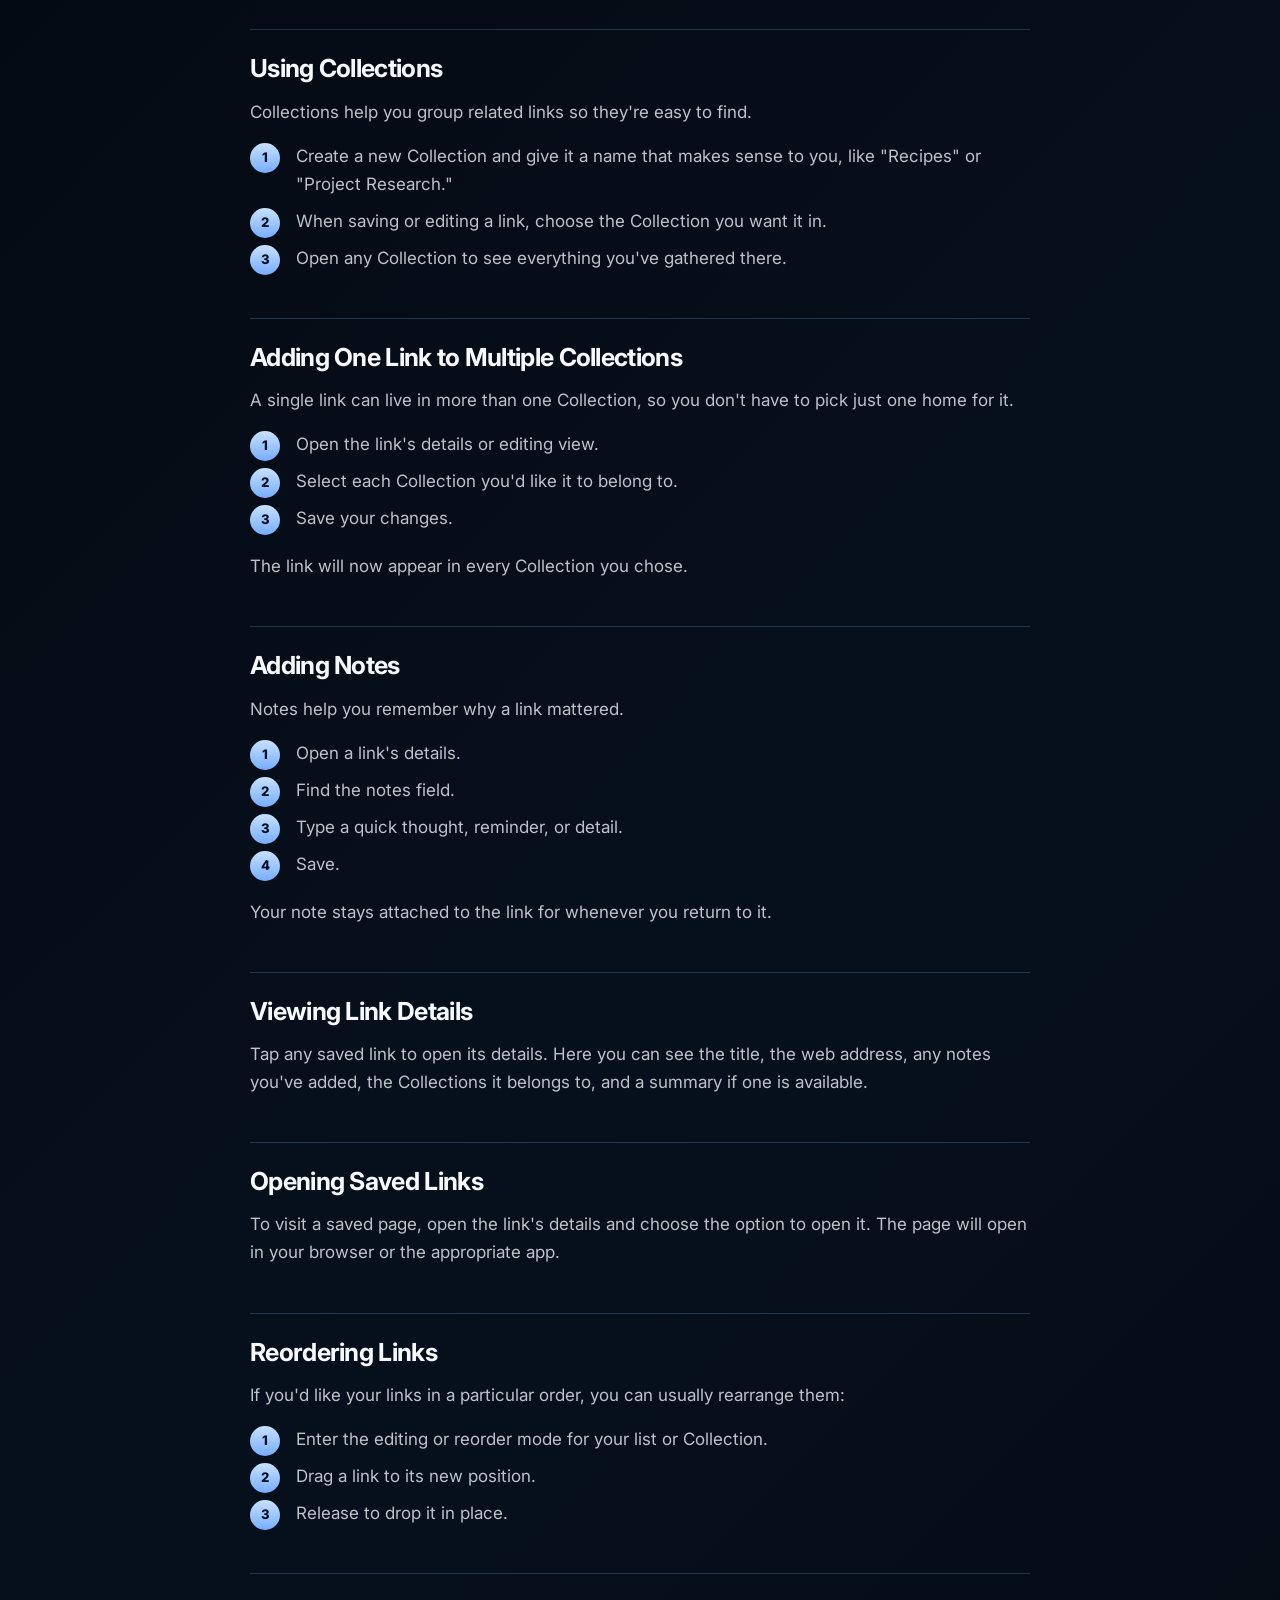
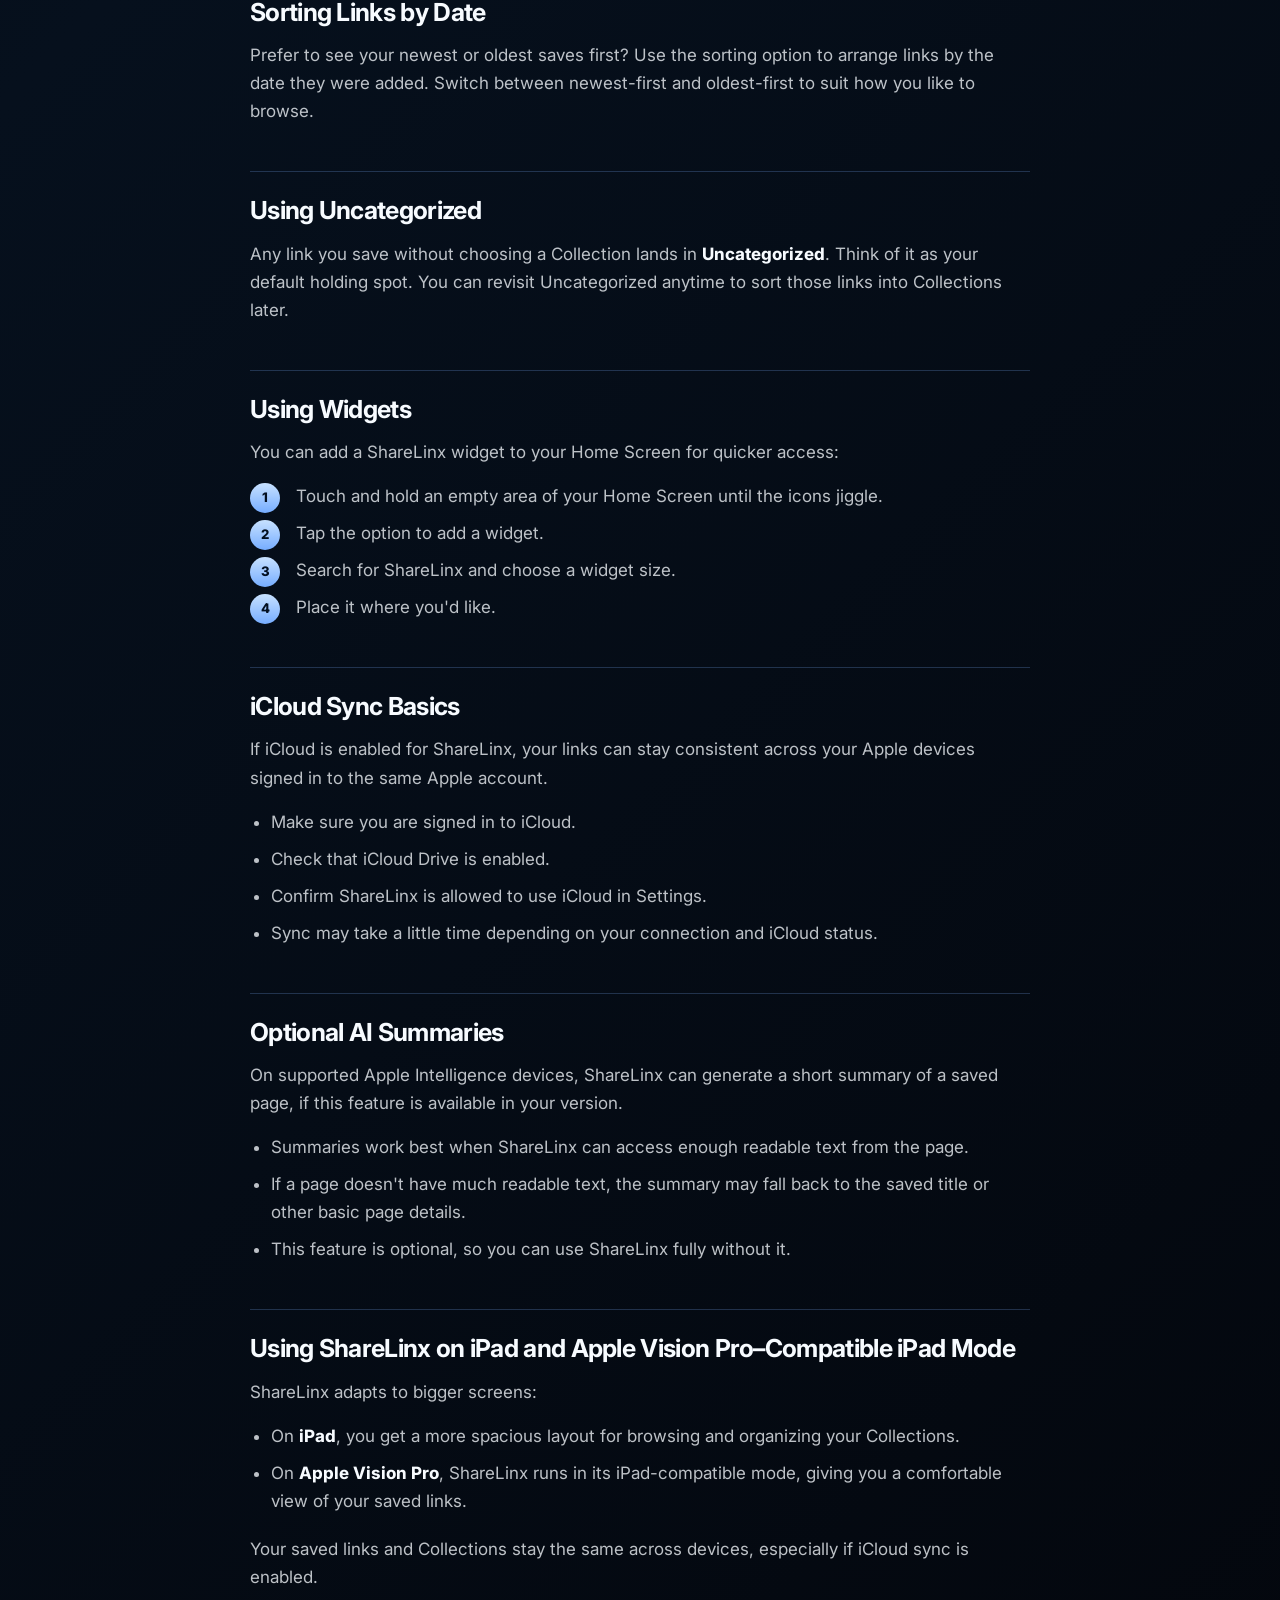
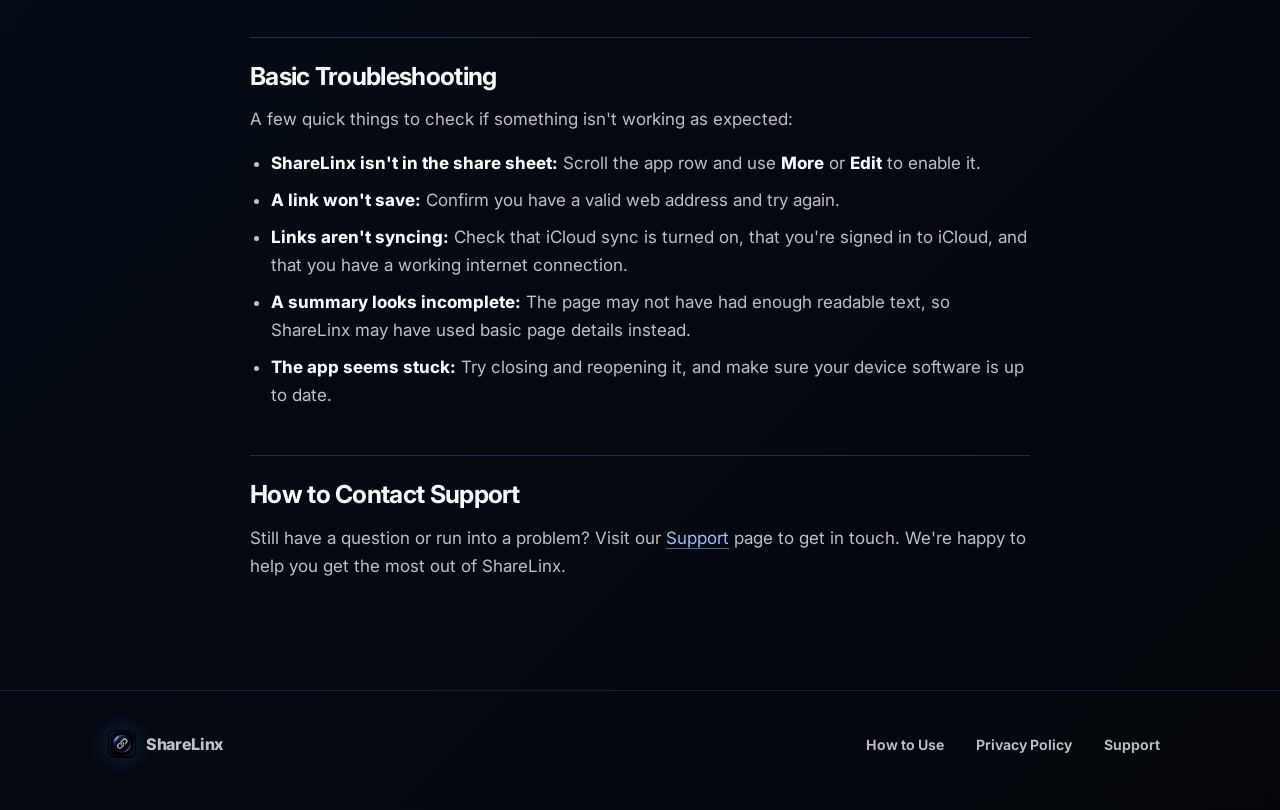
==== commit 3a250c41: "Add TestFlight public-beta links "Join the beta on TestFlight" CTAs across the site, pointing at the" ====
--- a/how-to-use.html
+++ b/how-to-use.html
@@ -26,6 +26,15 @@
     <div class="doc-mark reveal d1"><img src="assets/sharelinx-icon.png" alt="" aria-hidden="true"></div>
     <h1 class="page-title reveal d1">How to Use ShareLinx</h1>
     <p class="page-intro reveal d2">A friendly walkthrough to help you start saving, organizing, and revisiting your links. Most steps take just a few seconds, and you can begin without an account.</p>
+
+    <h2>Installing the Beta</h2>
+    <p>ShareLinx is currently a free public beta delivered through Apple's TestFlight. To install it:</p>
+    <ol class="steps">
+      <li>Install Apple's free <a href="https://apps.apple.com/app/testflight/id899247664" target="_blank" rel="noopener">TestFlight app</a> on your device.</li>
+      <li>Open the <a href="https://testflight.apple.com/join/Ers4UhVY" target="_blank" rel="noopener">ShareLinx beta invitation</a>, then tap <strong>Accept</strong> and <strong>Install</strong>.</li>
+      <li>Launch ShareLinx and start saving links.</li>
+    </ol>
+    <p>The same invitation works on iPhone, iPad, Mac, and Apple Vision Pro.</p>
 
     <h2>What ShareLinx Is</h2>
     <p>ShareLinx is a simple app for saving the webpages you want to find again later: articles, recipes, tools, design references, research links, shopping ideas, and more. You save links, sort them into Collections, add notes, and revisit them whenever you like — on iPhone, iPad, and Apple Vision Pro–compatible iPad mode.</p>
--- a/styles.css
+++ b/styles.css
@@ -230,6 +230,17 @@
   box-shadow: inset 0 0 0 1px rgba(149, 196, 255, 0.22);
 }
 
+.cta-note {
+  margin: 16px auto 0;
+  max-width: 52ch;
+  color: var(--ink-soft);
+  font-size: 0.86rem;
+  line-height: 1.6;
+}
+.cta-note a { color: var(--blue-bright); text-decoration: none; }
+.cta-note a:hover { text-decoration: underline; }
+.band .cta-note { margin-left: 0; }
+
 /* ---------- Feature grid ---------- */
 .section { padding: 64px 0; }
 
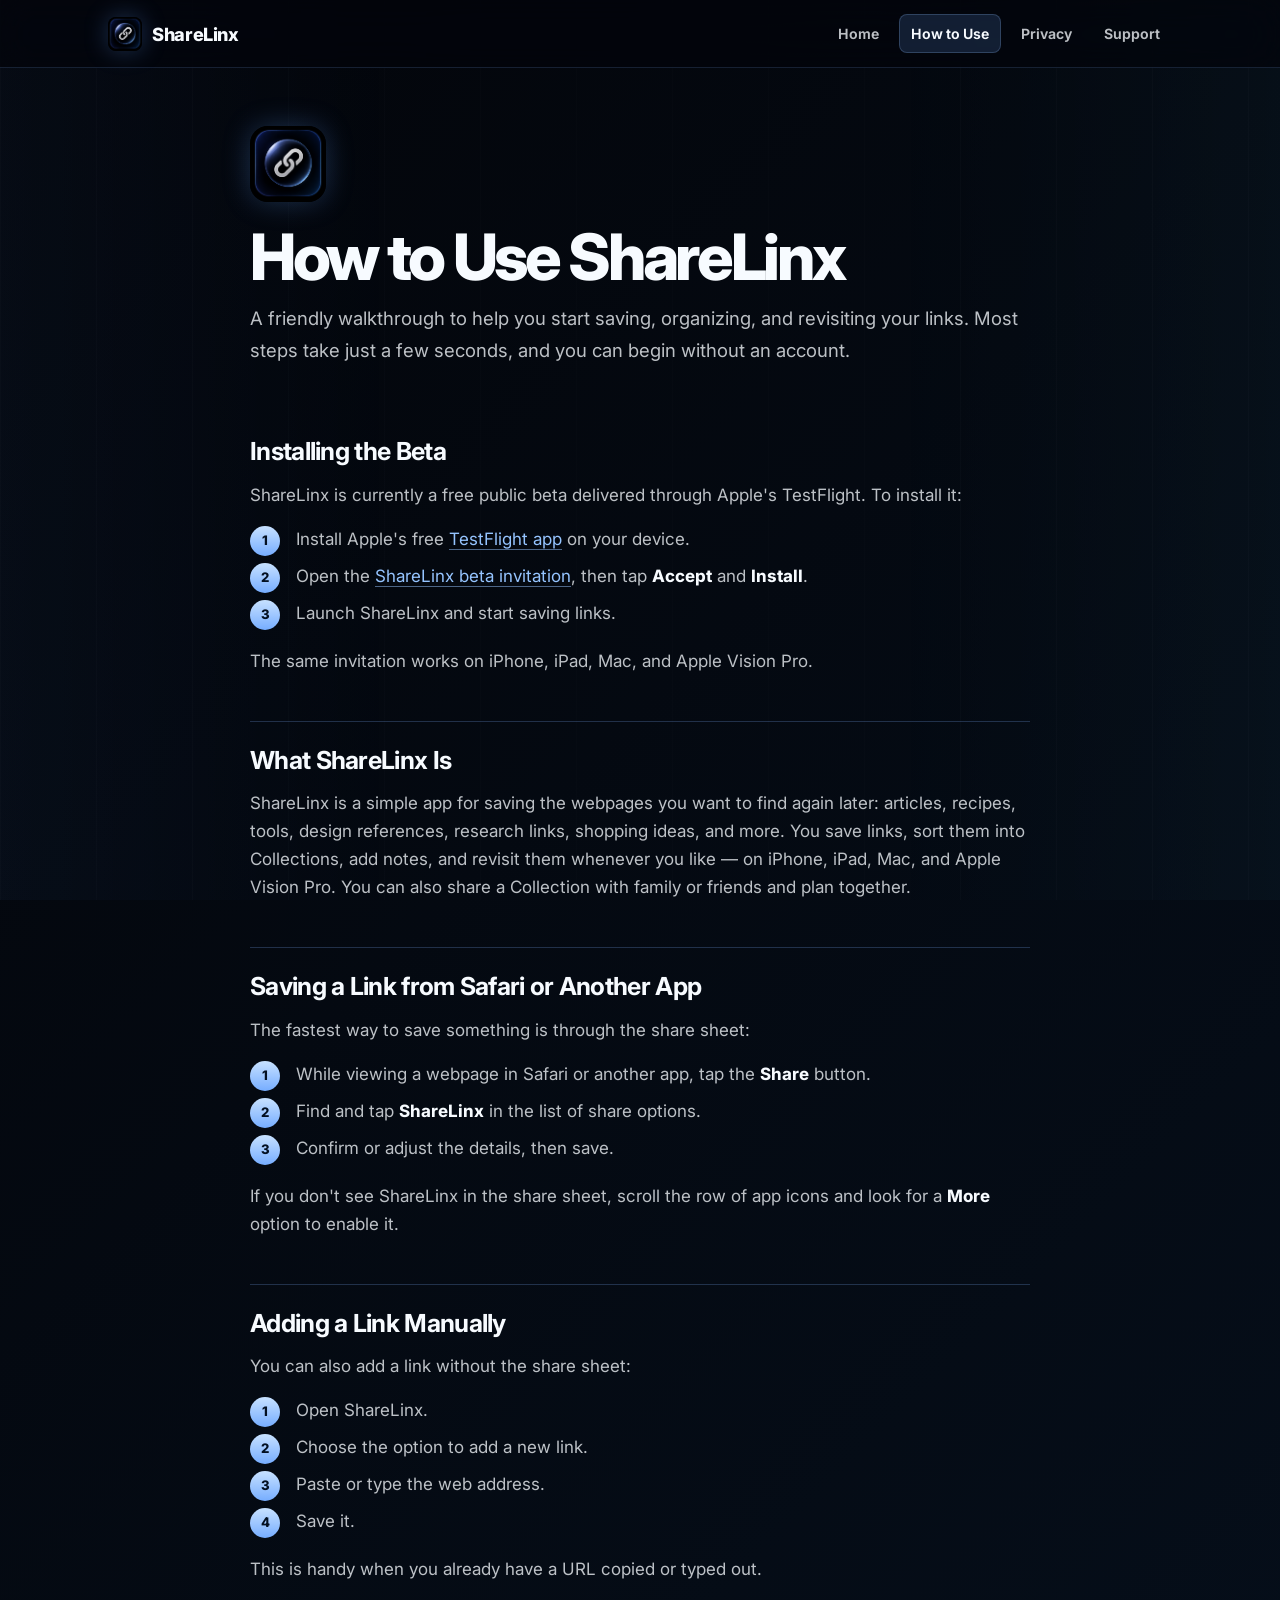
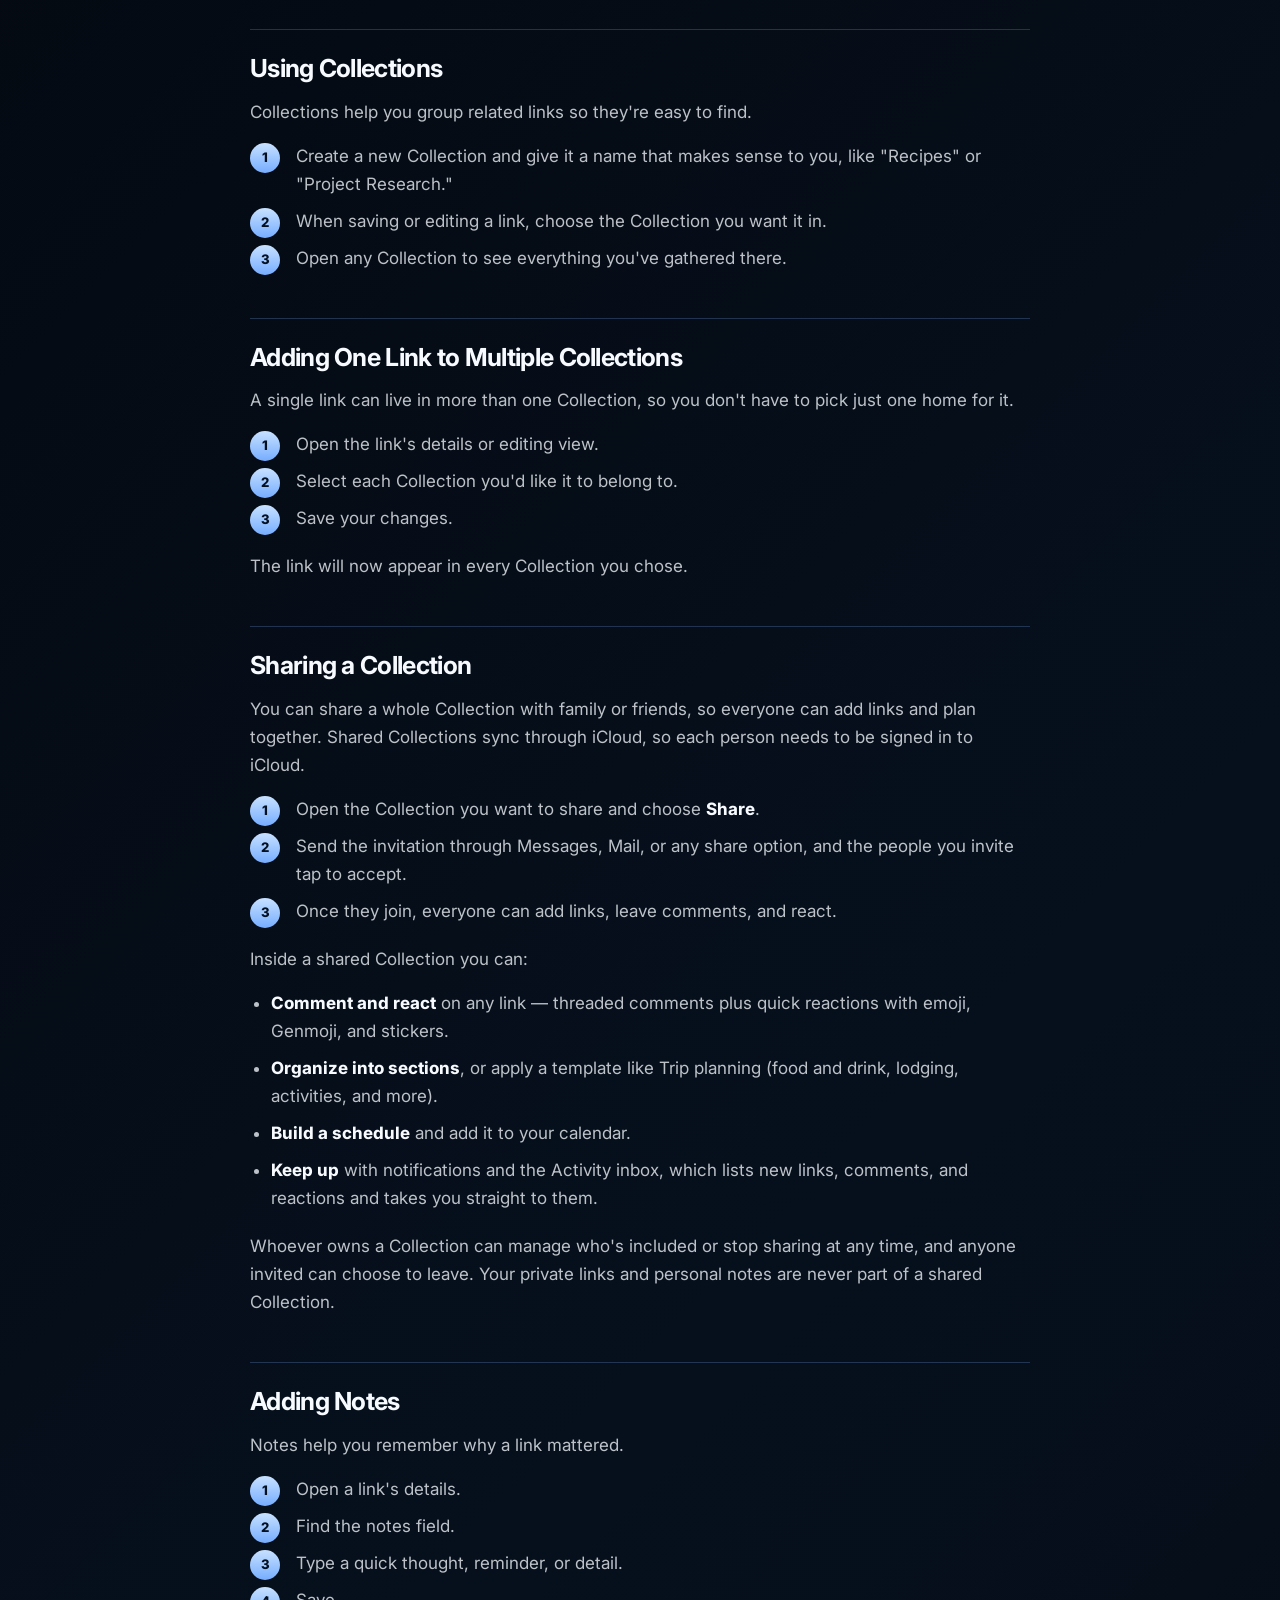
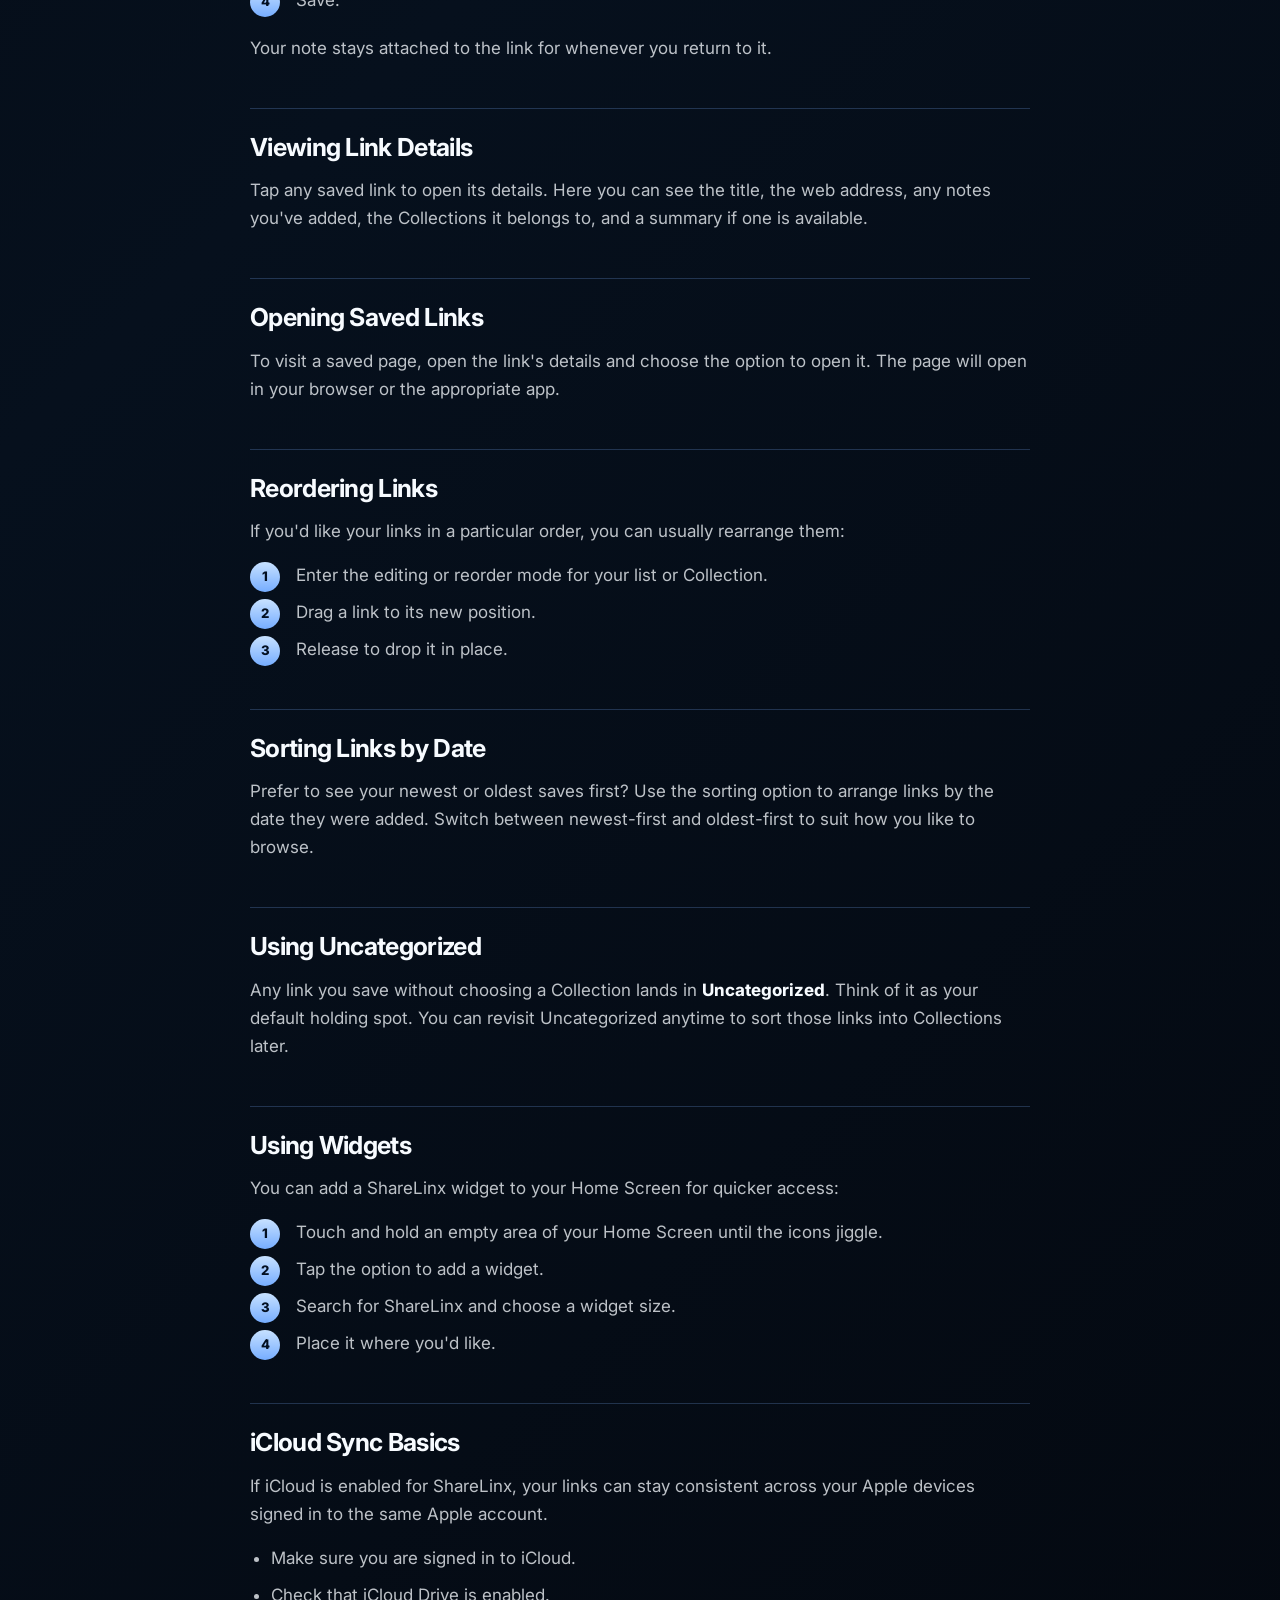
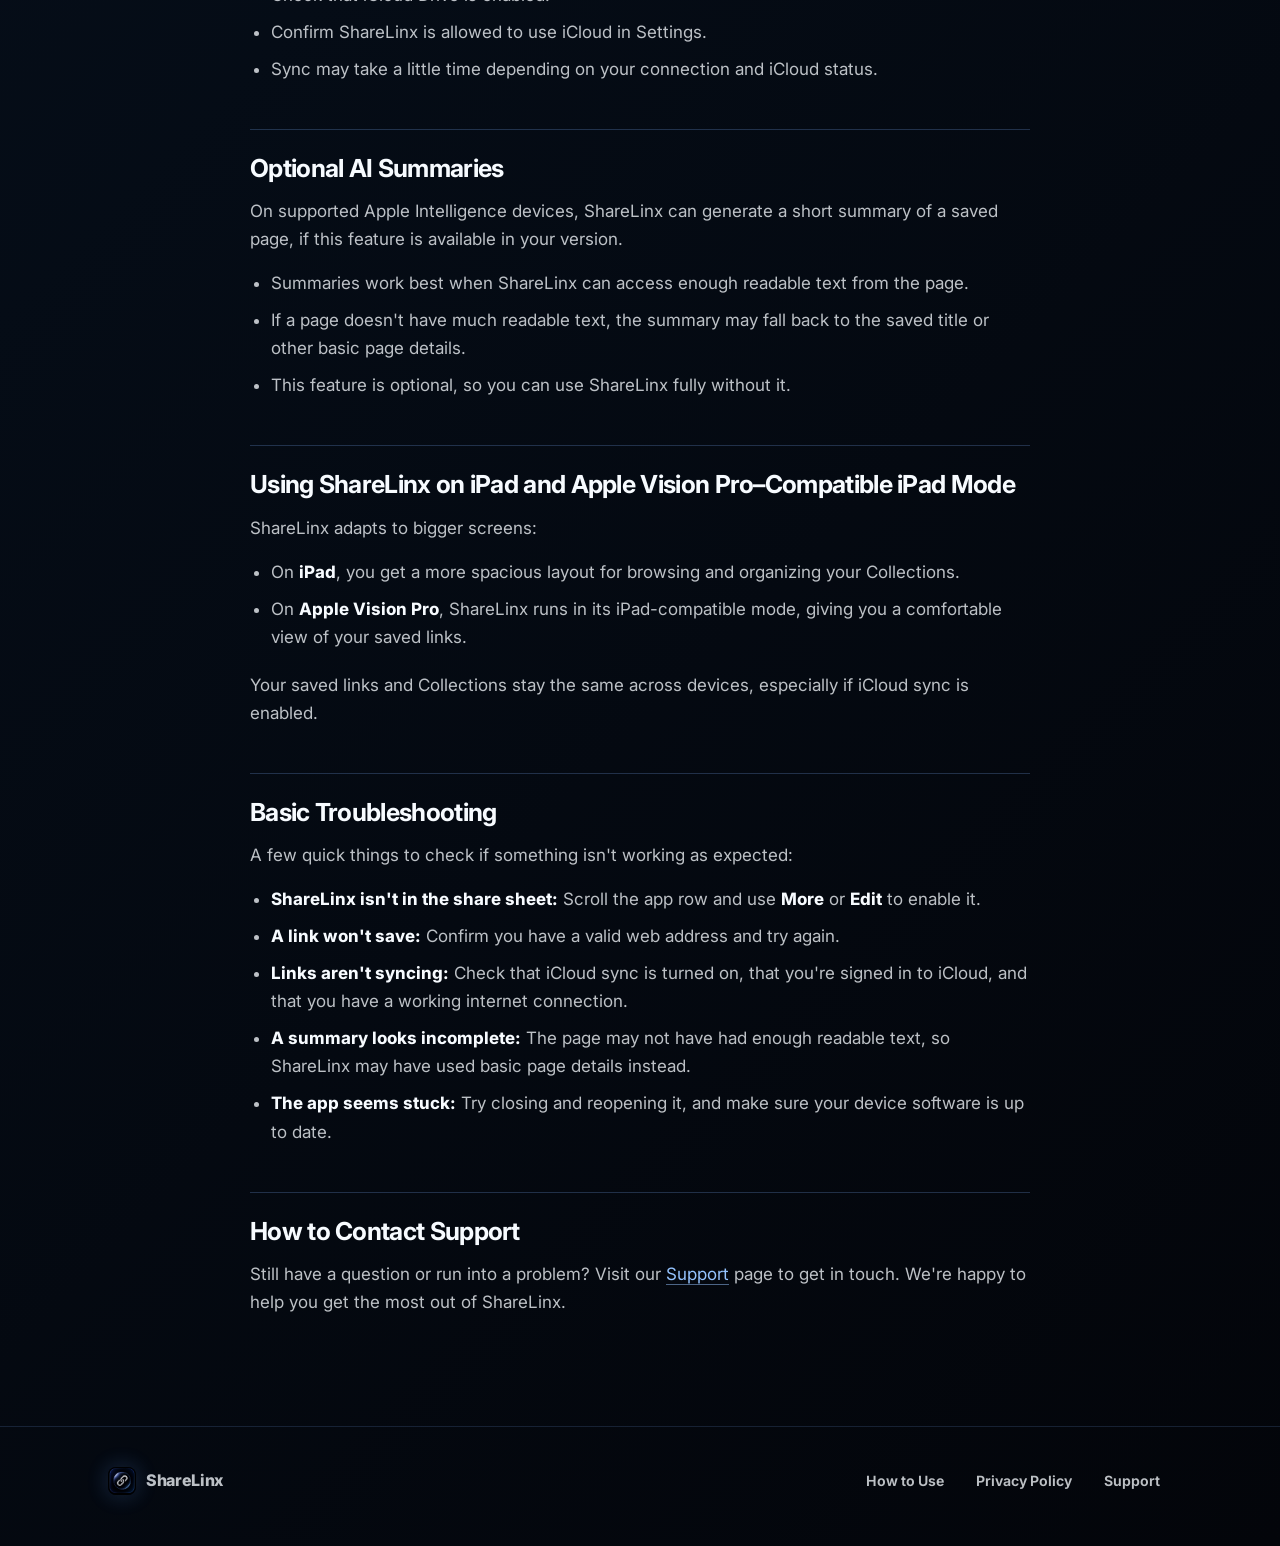
==== commit 02cb5424: "Add Shared Collections to the site; note Mac + native Vision Pro - Home: new "Plan together with Sha" ====
--- a/how-to-use.html
+++ b/how-to-use.html
@@ -37,7 +37,7 @@
     <p>The same invitation works on iPhone, iPad, Mac, and Apple Vision Pro.</p>
 
     <h2>What ShareLinx Is</h2>
-    <p>ShareLinx is a simple app for saving the webpages you want to find again later: articles, recipes, tools, design references, research links, shopping ideas, and more. You save links, sort them into Collections, add notes, and revisit them whenever you like — on iPhone, iPad, and Apple Vision Pro–compatible iPad mode.</p>
+    <p>ShareLinx is a simple app for saving the webpages you want to find again later: articles, recipes, tools, design references, research links, shopping ideas, and more. You save links, sort them into Collections, add notes, and revisit them whenever you like — on iPhone, iPad, Mac, and Apple Vision Pro. You can also share a Collection with family or friends and plan together.</p>
 
     <h2>Saving a Link from Safari or Another App</h2>
     <p>The fastest way to save something is through the share sheet:</p>
@@ -74,6 +74,22 @@
       <li>Save your changes.</li>
     </ol>
     <p>The link will now appear in every Collection you chose.</p>
+
+    <h2>Sharing a Collection</h2>
+    <p>You can share a whole Collection with family or friends, so everyone can add links and plan together. Shared Collections sync through iCloud, so each person needs to be signed in to iCloud.</p>
+    <ol class="steps">
+      <li>Open the Collection you want to share and choose <strong>Share</strong>.</li>
+      <li>Send the invitation through Messages, Mail, or any share option, and the people you invite tap to accept.</li>
+      <li>Once they join, everyone can add links, leave comments, and react.</li>
+    </ol>
+    <p>Inside a shared Collection you can:</p>
+    <ul>
+      <li><strong>Comment and react</strong> on any link — threaded comments plus quick reactions with emoji, Genmoji, and stickers.</li>
+      <li><strong>Organize into sections</strong>, or apply a template like Trip planning (food and drink, lodging, activities, and more).</li>
+      <li><strong>Build a schedule</strong> and add it to your calendar.</li>
+      <li><strong>Keep up</strong> with notifications and the Activity inbox, which lists new links, comments, and reactions and takes you straight to them.</li>
+    </ul>
+    <p>Whoever owns a Collection can manage who's included or stop sharing at any time, and anyone invited can choose to leave. Your private links and personal notes are never part of a shared Collection.</p>
 
     <h2>Adding Notes</h2>
     <p>Notes help you remember why a link mattered.</p>
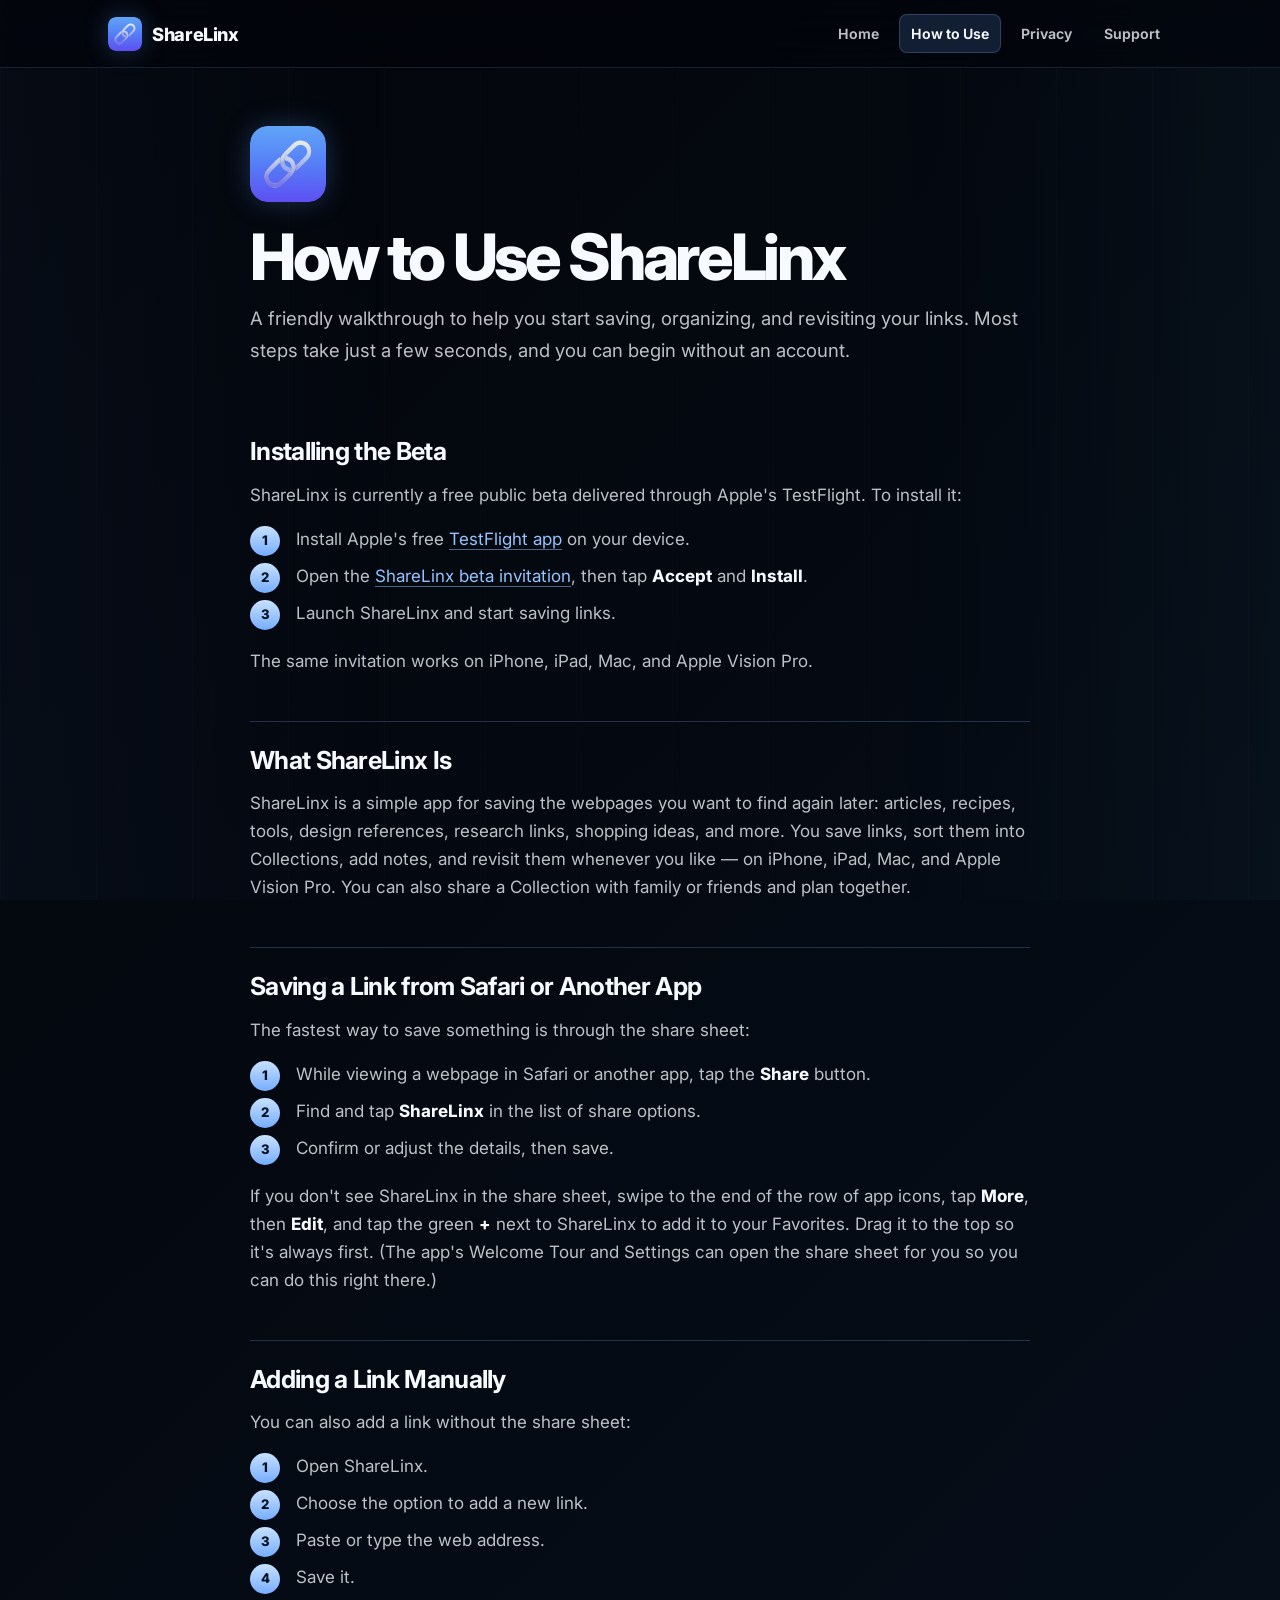
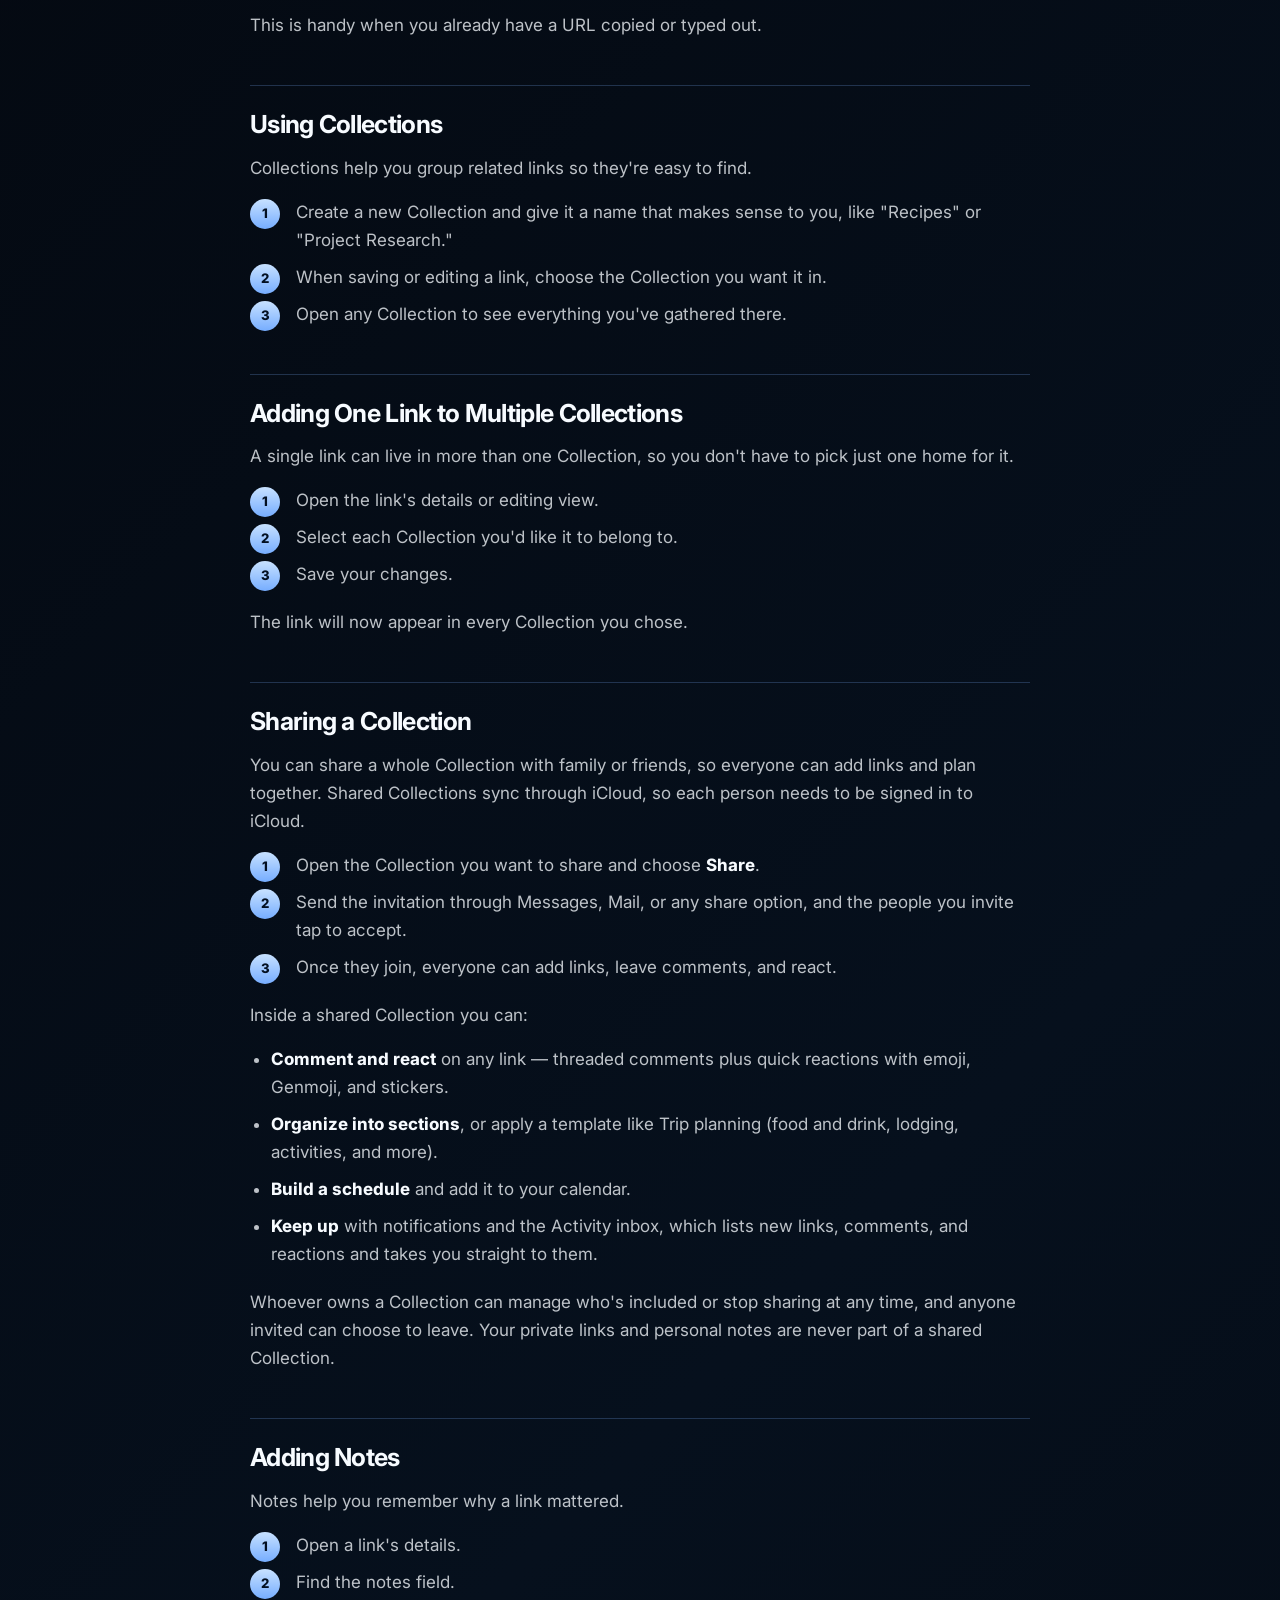
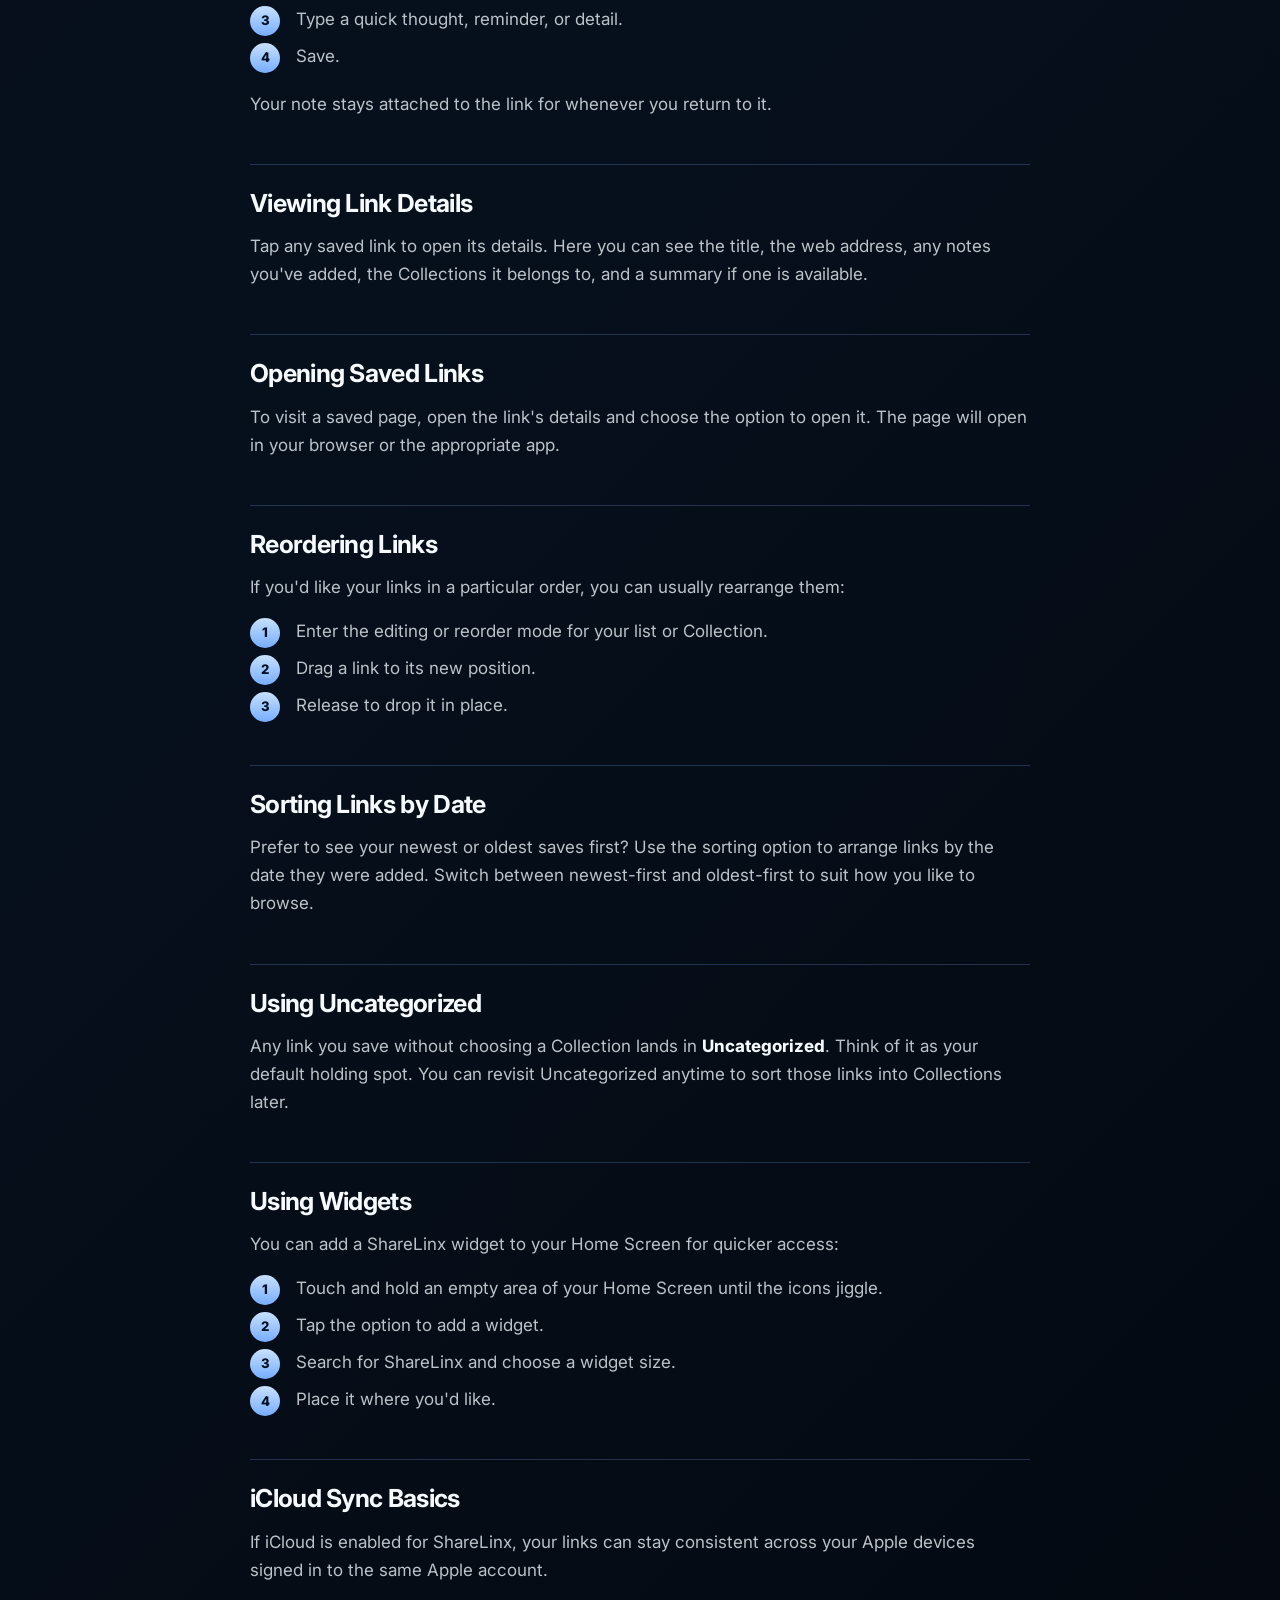
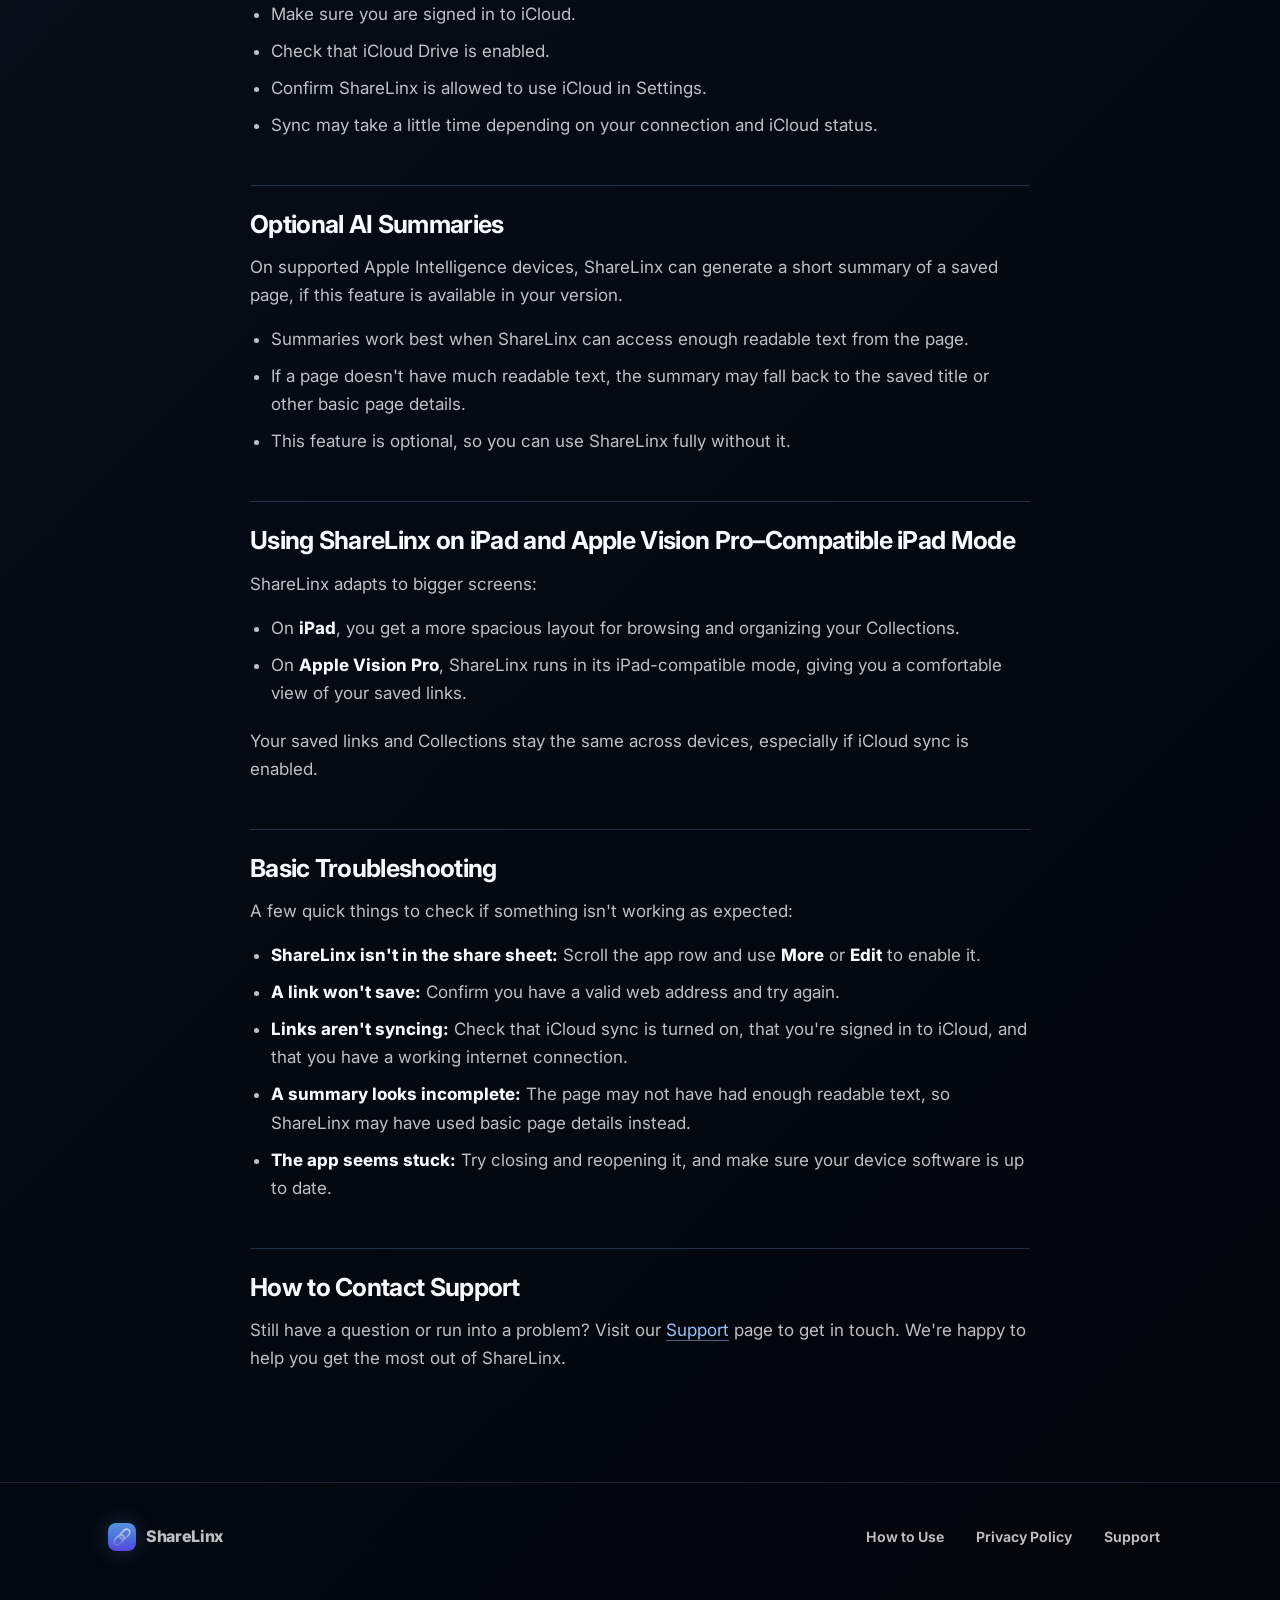
==== commit e9b191c0: "2.0 refresh: new icon, privacy-first hero line, updated privacy policy - New app icon everywhere (he" ====
--- a/how-to-use.html
+++ b/how-to-use.html
@@ -4,6 +4,9 @@
 <meta charset="UTF-8">
 <meta name="viewport" content="width=device-width, initial-scale=1.0">
 <title>How to Use ShareLinx</title>
+<link rel="icon" type="image/png" sizes="32x32" href="assets/favicon-32.png">
+<link rel="icon" type="image/png" sizes="64x64" href="assets/favicon-64.png">
+<link rel="apple-touch-icon" sizes="180x180" href="assets/apple-touch-icon.png">
 <link rel="stylesheet" href="styles.css">
 </head>
 <body>
@@ -46,7 +49,7 @@
       <li>Find and tap <strong>ShareLinx</strong> in the list of share options.</li>
       <li>Confirm or adjust the details, then save.</li>
     </ol>
-    <p>If you don't see ShareLinx in the share sheet, scroll the row of app icons and look for a <strong>More</strong> option to enable it.</p>
+    <p>If you don't see ShareLinx in the share sheet, swipe to the end of the row of app icons, tap <strong>More</strong>, then <strong>Edit</strong>, and tap the green <strong>+</strong> next to ShareLinx to add it to your Favorites. Drag it to the top so it's always first. (The app's Welcome Tour and Settings can open the share sheet for you so you can do this right there.)</p>
 
     <h2>Adding a Link Manually</h2>
     <p>You can also add a link without the share sheet:</p>
--- a/styles.css
+++ b/styles.css
@@ -510,3 +510,7 @@
   .band .cta-row { justify-content: center; }
   .doc { padding-top: 42px; }
 }
+
+/* 2.0 refresh: the privacy line under the hero lede */
+.hero-privacy { margin-top: 4px; }
+.hero-privacy strong { color: var(--blue-bright); font-weight: 600; }
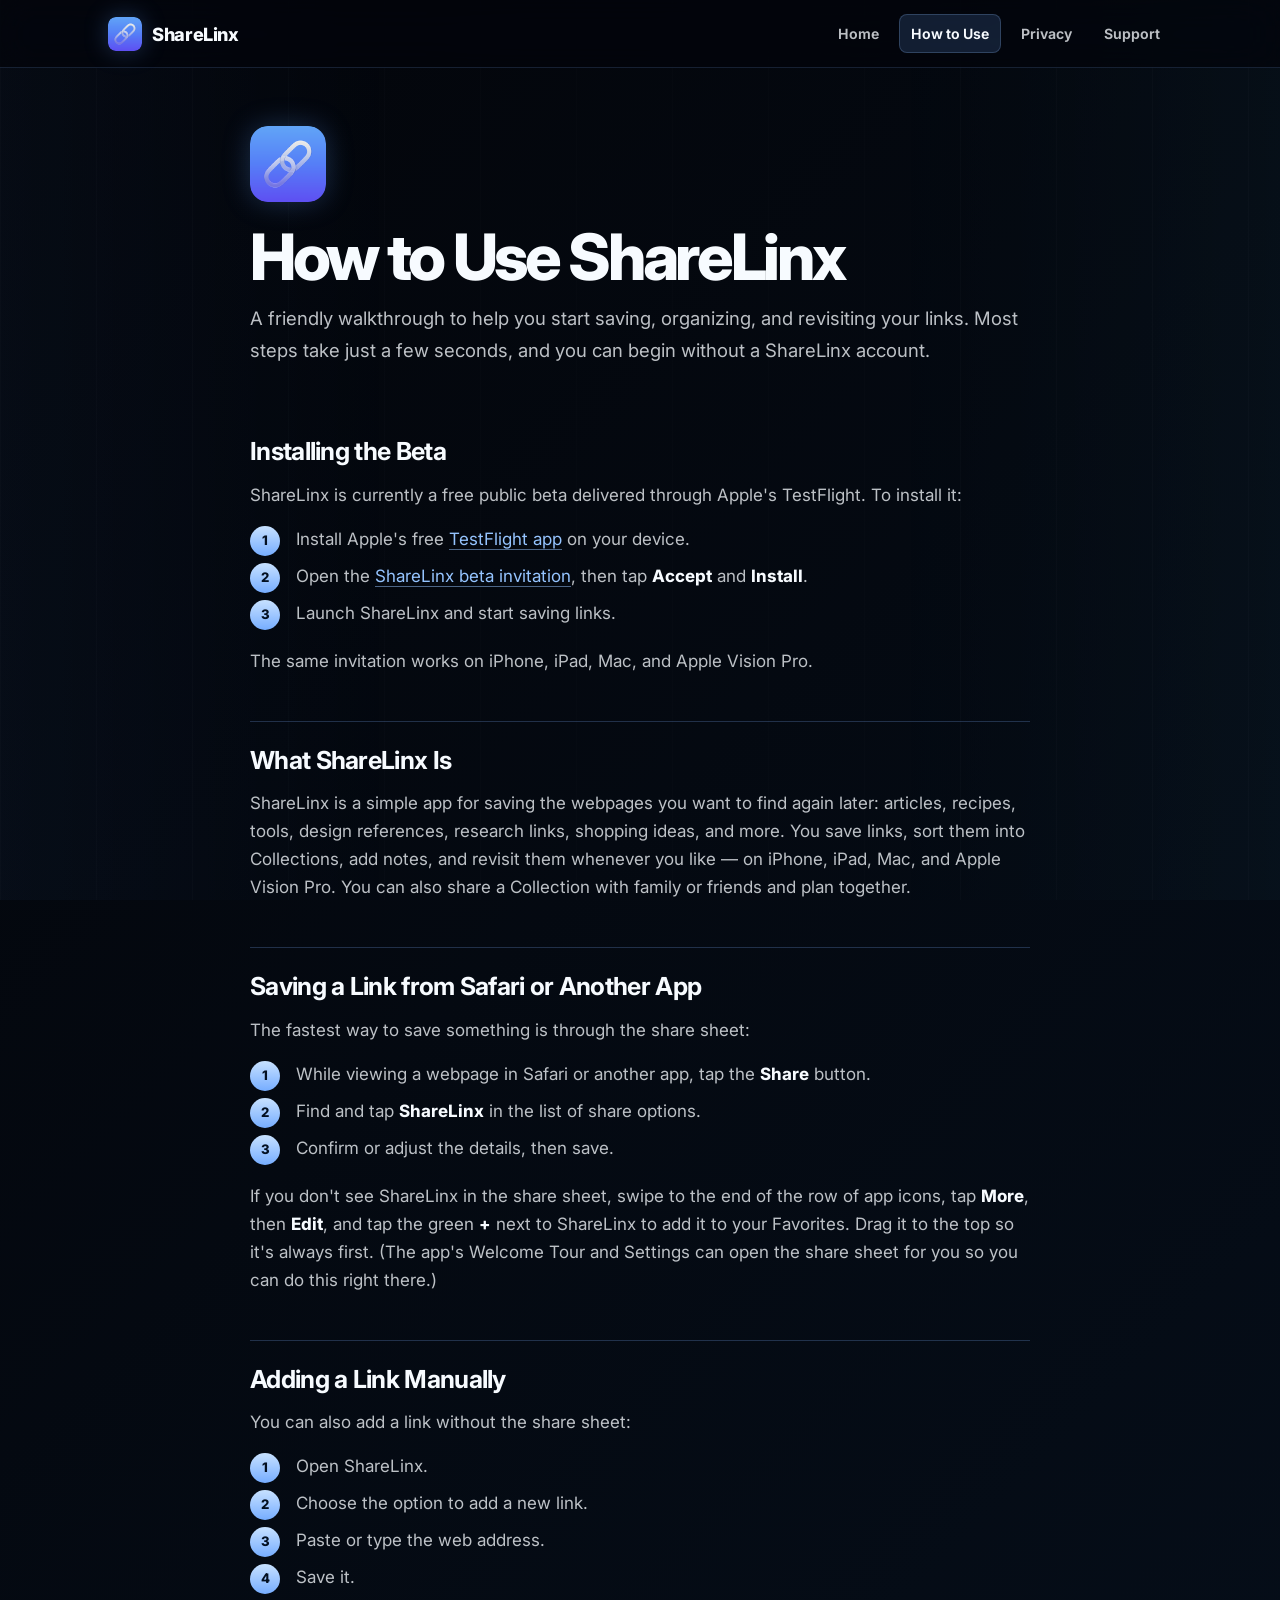
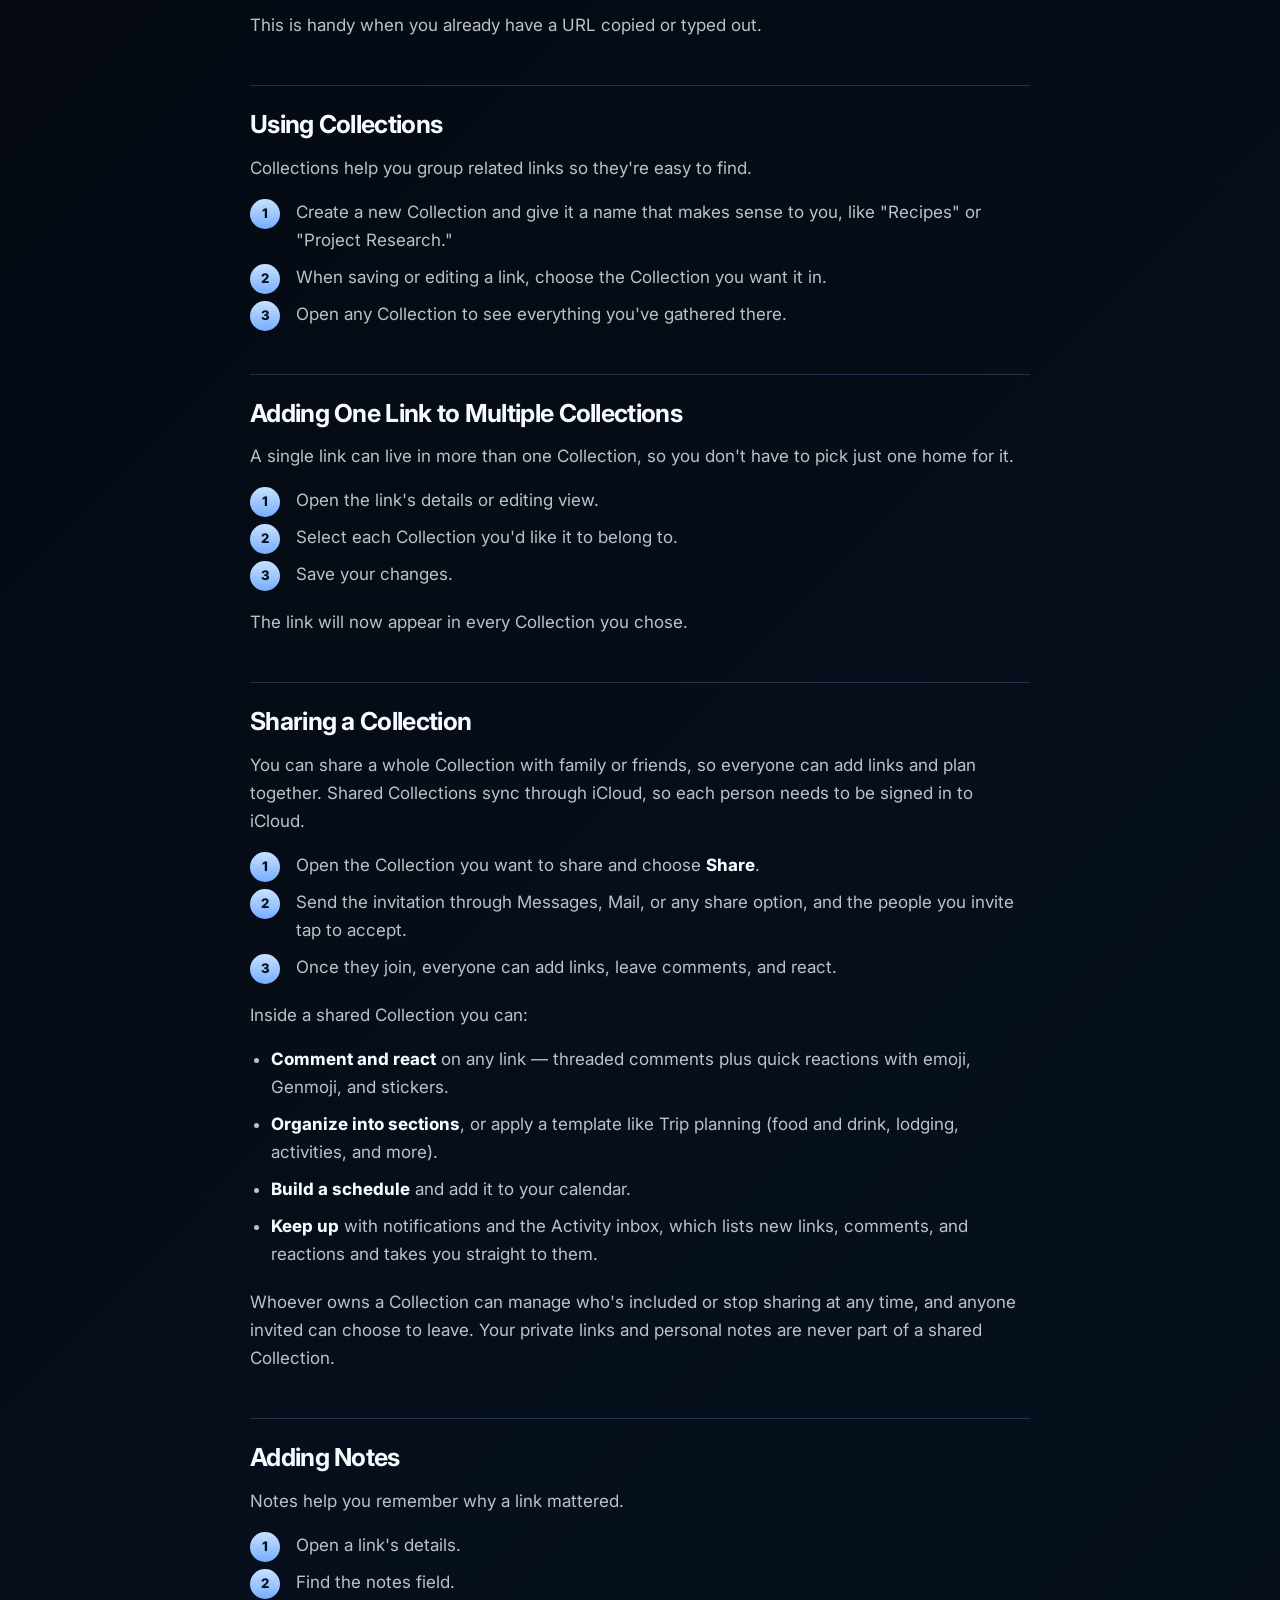
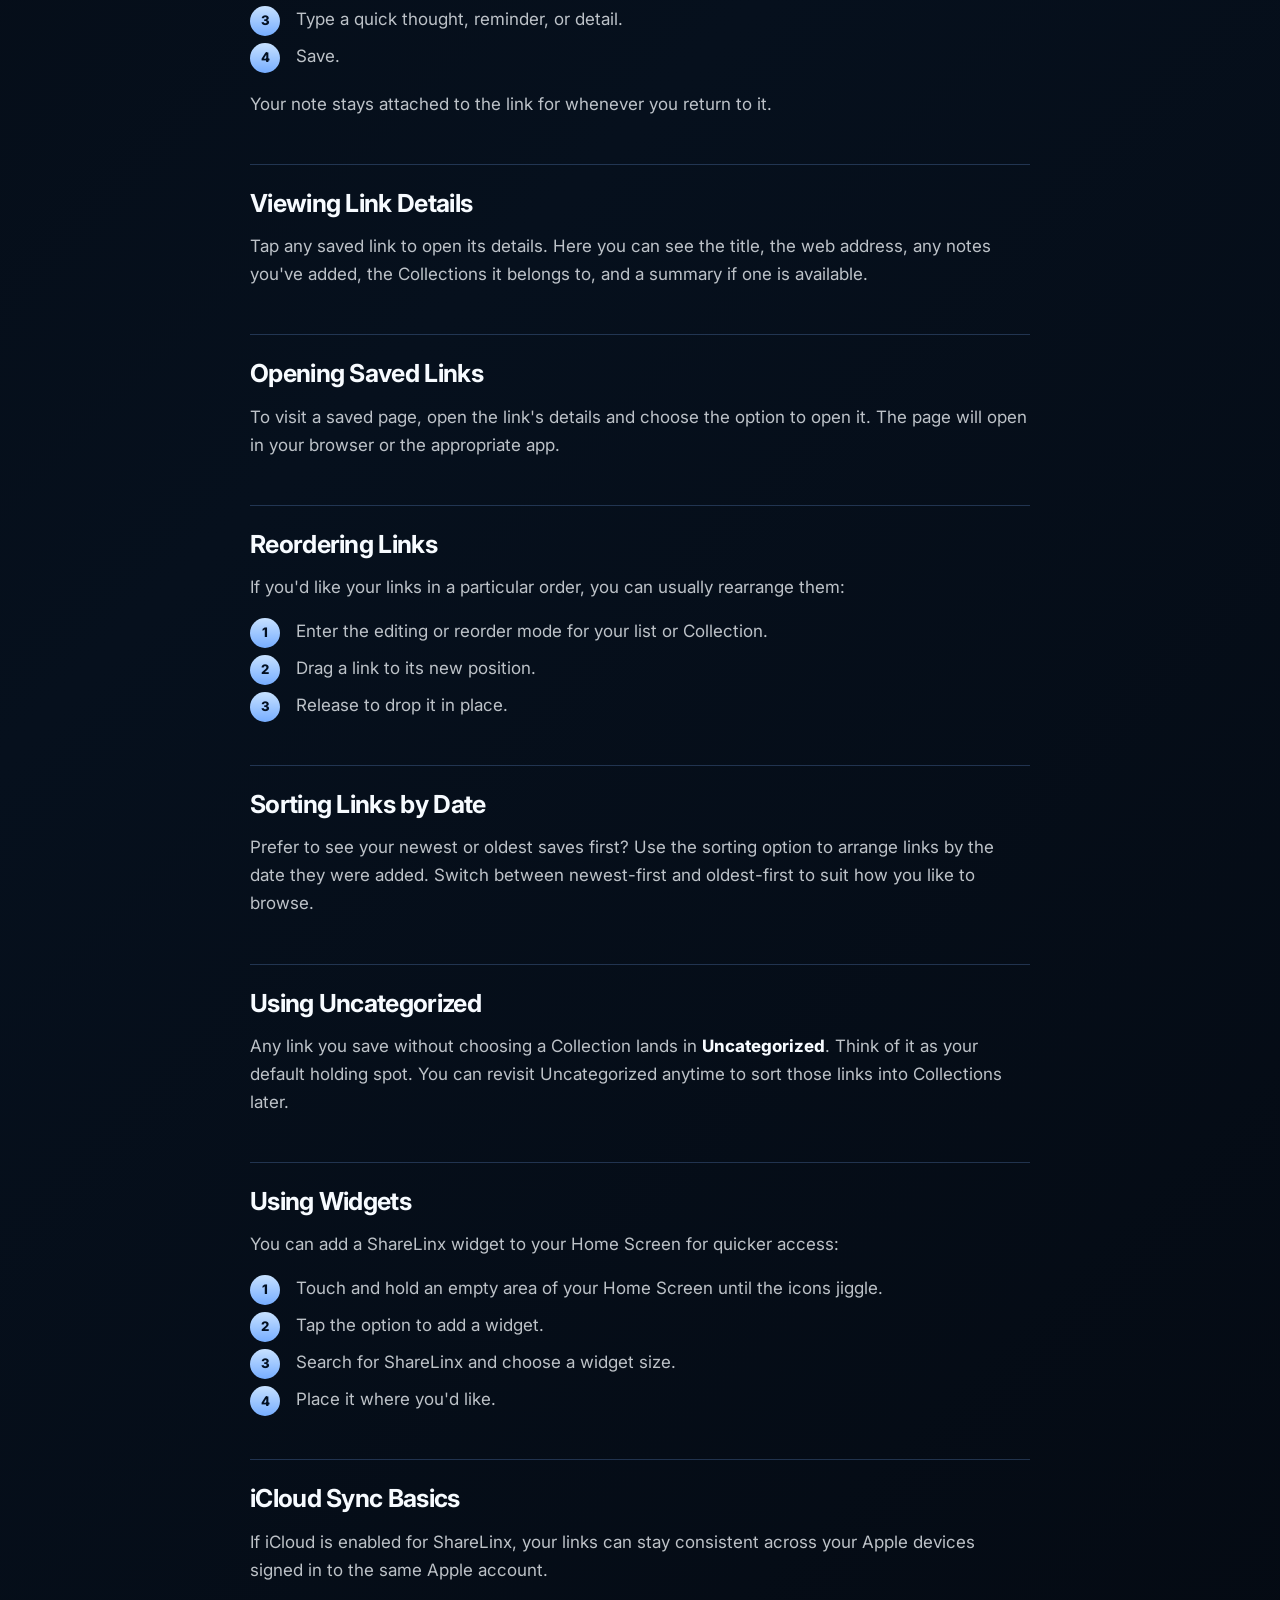
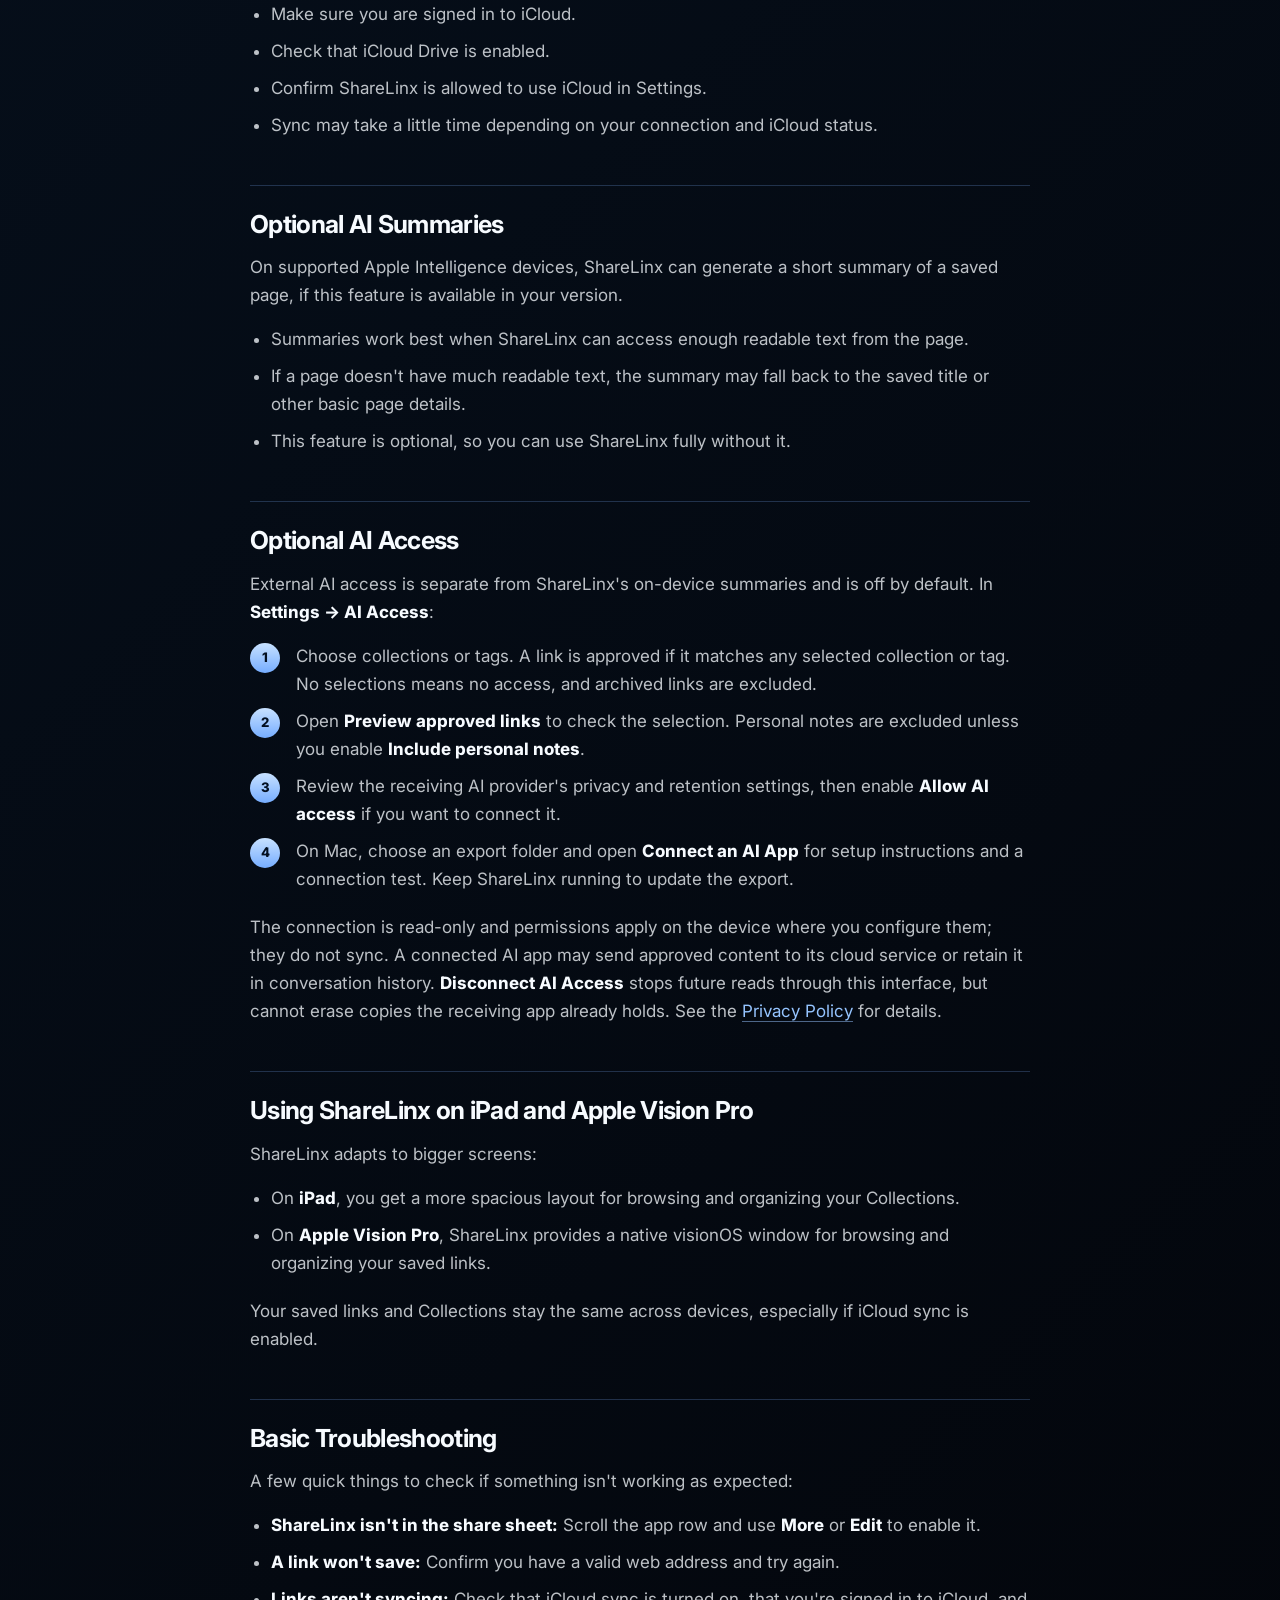
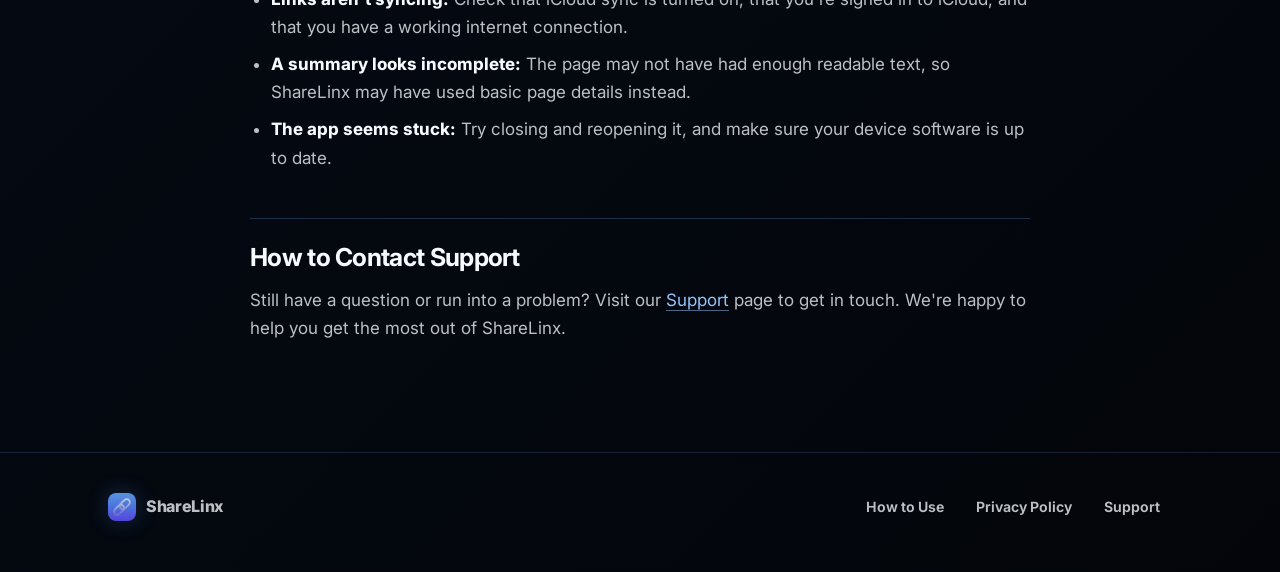
==== commit 72a857ed: "Clarify AI access and privacy in product guidance" ====
--- a/how-to-use.html
+++ b/how-to-use.html
@@ -7,7 +7,7 @@
 <link rel="icon" type="image/png" sizes="32x32" href="assets/favicon-32.png">
 <link rel="icon" type="image/png" sizes="64x64" href="assets/favicon-64.png">
 <link rel="apple-touch-icon" sizes="180x180" href="assets/apple-touch-icon.png">
-<link rel="stylesheet" href="styles.css">
+<link rel="stylesheet" href="styles.css?v=20261116">
 </head>
 <body>
 
@@ -28,7 +28,7 @@
 
     <div class="doc-mark reveal d1"><img src="assets/sharelinx-icon.png" alt="" aria-hidden="true"></div>
     <h1 class="page-title reveal d1">How to Use ShareLinx</h1>
-    <p class="page-intro reveal d2">A friendly walkthrough to help you start saving, organizing, and revisiting your links. Most steps take just a few seconds, and you can begin without an account.</p>
+    <p class="page-intro reveal d2">A friendly walkthrough to help you start saving, organizing, and revisiting your links. Most steps take just a few seconds, and you can begin without a ShareLinx account.</p>
 
     <h2>Installing the Beta</h2>
     <p>ShareLinx is currently a free public beta delivered through Apple's TestFlight. To install it:</p>
@@ -150,11 +150,21 @@
       <li>This feature is optional, so you can use ShareLinx fully without it.</li>
     </ul>
 
-    <h2>Using ShareLinx on iPad and Apple Vision Pro–Compatible iPad Mode</h2>
+    <h2 id="ai-access">Optional AI Access</h2>
+    <p>External AI access is separate from ShareLinx's on-device summaries and is off by default. In <strong>Settings → AI Access</strong>:</p>
+    <ol class="steps">
+      <li>Choose collections or tags. A link is approved if it matches any selected collection or tag. No selections means no access, and archived links are excluded.</li>
+      <li>Open <strong>Preview approved links</strong> to check the selection. Personal notes are excluded unless you enable <strong>Include personal notes</strong>.</li>
+      <li>Review the receiving AI provider's privacy and retention settings, then enable <strong>Allow AI access</strong> if you want to connect it.</li>
+      <li>On Mac, choose an export folder and open <strong>Connect an AI App</strong> for setup instructions and a connection test. Keep ShareLinx running to update the export.</li>
+    </ol>
+    <p>The connection is read-only and permissions apply on the device where you configure them; they do not sync. A connected AI app may send approved content to its cloud service or retain it in conversation history. <strong>Disconnect AI Access</strong> stops future reads through this interface, but cannot erase copies the receiving app already holds. See the <a href="privacy.html">Privacy Policy</a> for details.</p>
+
+    <h2>Using ShareLinx on iPad and Apple Vision Pro</h2>
     <p>ShareLinx adapts to bigger screens:</p>
     <ul>
       <li>On <strong>iPad</strong>, you get a more spacious layout for browsing and organizing your Collections.</li>
-      <li>On <strong>Apple Vision Pro</strong>, ShareLinx runs in its iPad-compatible mode, giving you a comfortable view of your saved links.</li>
+      <li>On <strong>Apple Vision Pro</strong>, ShareLinx provides a native visionOS window for browsing and organizing your saved links.</li>
     </ul>
     <p>Your saved links and Collections stay the same across devices, especially if iCloud sync is enabled.</p>
 
--- a/styles.css
+++ b/styles.css
@@ -514,3 +514,6 @@
 /* 2.0 refresh: the privacy line under the hero lede */
 .hero-privacy { margin-top: 4px; }
 .hero-privacy strong { color: var(--blue-bright); font-weight: 600; }
+
+/* Keep the AI Access heading visible below the sticky navigation. */
+#ai-access { scroll-margin-top: 100px; }
